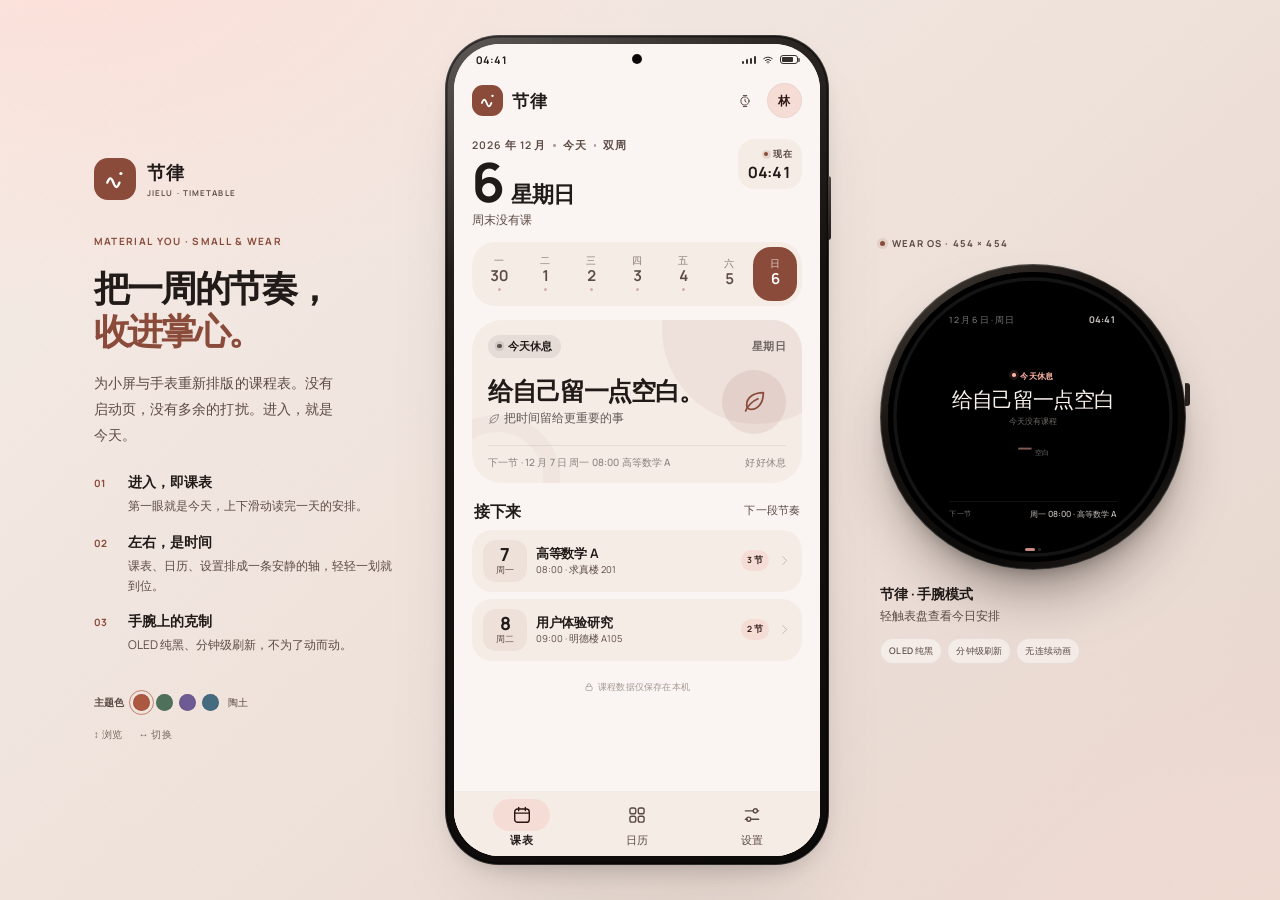
==== index.html @ b823a032 "feat: 开源节律 1.2.0 - 设置页新增「开源在 GitHub」入口与开源信息弹层 - Android 支持用系统浏览器打开外链（JieluNative.openUrl） - 移除 INTER" ====
<!DOCTYPE html>
<html lang="zh-CN" data-theme="light" data-palette="clay">
<head>
  <meta charset="UTF-8" />
  <meta name="viewport" content="width=device-width, initial-scale=1, viewport-fit=cover" />
  <meta name="theme-color" content="#fdfaf7" />
  <meta name="description" content="节律 —— 一款为小屏手机与手表设计的 Material You 课程表。" />
  <link rel="icon" href="data:image/svg+xml,%3Csvg xmlns='http://www.w3.org/2000/svg' viewBox='0 0 64 64'%3E%3Crect width='64' height='64' rx='18' fill='%238A4B3B'/%3E%3Cpath d='M15 40c5-14 10-14 15 0s10 14 19 0' fill='none' stroke='%23fff' stroke-width='5' stroke-linecap='round'/%3E%3Ccircle cx='47' cy='20' r='3.4' fill='%23fff'/%3E%3C/svg%3E" />
  <title>节律 · 课程表</title>
  <script>
    (function () {
      try {
        var raw = localStorage.getItem("jielu.prefs.v1");
        var prefs = raw ? JSON.parse(raw) : {};
        var theme = prefs.theme || "auto";
        var palette = prefs.palette || "clay";
        if (["clay", "moss", "iris", "tide"].indexOf(palette) === -1) palette = "clay";
        var dark = theme === "dark" || (theme === "auto" &&
          window.matchMedia && window.matchMedia("(prefers-color-scheme: dark)").matches);
        document.documentElement.dataset.theme = dark ? "dark" : "light";
        document.documentElement.dataset.palette = palette;
        if (location.search.indexOf("app=1") !== -1) {
          document.documentElement.dataset.native = "1";
        }
      } catch (error) {}
    })();
  </script>
  <link rel="stylesheet" href="assets/tokens.css" />
  <link rel="stylesheet" href="assets/app.css" />
</head>
<body>
  <svg class="icon-sprite" width="0" height="0" aria-hidden="true" focusable="false">
    <defs>
      <symbol id="i-calendar" viewBox="0 0 24 24">
        <rect x="3.25" y="4.75" width="17.5" height="16" rx="3.5"></rect>
        <path d="M8 3v3.5M16 3v3.5M3.25 9.75h17.5"></path>
      </symbol>
      <symbol id="i-grid" viewBox="0 0 24 24">
        <rect x="3.5" y="3.5" width="7" height="7" rx="2.2"></rect>
        <rect x="13.5" y="3.5" width="7" height="7" rx="2.2"></rect>
        <rect x="3.5" y="13.5" width="7" height="7" rx="2.2"></rect>
        <rect x="13.5" y="13.5" width="7" height="7" rx="2.2"></rect>
      </symbol>
      <symbol id="i-sliders" viewBox="0 0 24 24">
        <path d="M4 7h9.5M18.5 7H20M4 17h2.5M11.5 17H20"></path>
        <circle cx="16" cy="7" r="2.5"></circle>
        <circle cx="8" cy="17" r="2.5"></circle>
      </symbol>
      <symbol id="i-watch" viewBox="0 0 24 24">
        <circle cx="12" cy="12" r="7"></circle>
        <path d="M9 2.5h6M9 21.5h6M12 9v3.4l2.1 1.3"></path>
      </symbol>
      <symbol id="i-clock" viewBox="0 0 24 24">
        <circle cx="12" cy="12" r="8.5"></circle>
        <path d="M12 7.5V12l3 2"></path>
      </symbol>
      <symbol id="i-pin" viewBox="0 0 24 24">
        <path d="M12 21s6.3-5.3 6.3-10.2A6.3 6.3 0 0 0 5.7 10.8C5.7 15.7 12 21 12 21Z"></path>
        <circle cx="12" cy="10.7" r="2.2"></circle>
      </symbol>
      <symbol id="i-chevron-right" viewBox="0 0 24 24">
        <path d="m9 5 7 7-7 7"></path>
      </symbol>
      <symbol id="i-chevron-left" viewBox="0 0 24 24">
        <path d="m15 5-7 7 7 7"></path>
      </symbol>
      <symbol id="i-arrow-right" viewBox="0 0 24 24">
        <path d="M5 12h14M13 6l6 6-6 6"></path>
      </symbol>
      <symbol id="i-plus" viewBox="0 0 24 24">
        <path d="M12 5v14M5 12h14"></path>
      </symbol>
      <symbol id="i-edit" viewBox="0 0 24 24">
        <path d="M4 20h4.2L19 9.2a2.1 2.1 0 0 0-3-3L5.2 17.1 4 20Z"></path>
        <path d="m14.8 7.5 2.7 2.7"></path>
      </symbol>
      <symbol id="i-trash" viewBox="0 0 24 24">
        <path d="M4.5 6.5h15M9 6.5V4.8A1.3 1.3 0 0 1 10.3 3.5h3.4A1.3 1.3 0 0 1 15 4.8v1.7"></path>
        <path d="M6.5 6.5 7.4 19a1.6 1.6 0 0 0 1.6 1.5h6a1.6 1.6 0 0 0 1.6-1.5l.9-12.5"></path>
        <path d="M10 10.5v6M14 10.5v6"></path>
      </symbol>
      <symbol id="i-download" viewBox="0 0 24 24">
        <path d="M12 4v10M8 10.5l4 4 4-4"></path>
        <path d="M4.5 17.5v1.2A1.3 1.3 0 0 0 5.8 20h12.4a1.3 1.3 0 0 0 1.3-1.3v-1.2"></path>
      </symbol>
      <symbol id="i-x" viewBox="0 0 24 24">
        <path d="m6 6 12 12M18 6 6 18"></path>
      </symbol>
      <symbol id="i-check" viewBox="0 0 24 24">
        <path d="m4.5 12.5 5 5 10-11"></path>
      </symbol>
      <symbol id="i-leaf" viewBox="0 0 24 24">
        <path d="M20.5 3.5C11 3.5 4.5 8.3 4.5 15.4c0 2.4 1.7 4.1 4.1 4.1 7.1 0 11.9-6.5 11.9-16Z"></path>
        <path d="M3.5 21c2.3-5.6 6.1-9 11.8-11.6"></path>
      </symbol>
      <symbol id="i-user" viewBox="0 0 24 24">
        <circle cx="12" cy="8" r="3.5"></circle>
        <path d="M5 20c.4-3.6 3.1-5.6 7-5.6s6.6 2 7 5.6"></path>
      </symbol>
      <symbol id="i-bell" viewBox="0 0 24 24">
        <path d="M18 8.5a6 6 0 0 0-12 0c0 7-2.5 6.5-2.5 8.5h17c0-2-2.5-1.5-2.5-8.5Z"></path>
        <path d="M10 21h4"></path>
      </symbol>
      <symbol id="i-volume-off" viewBox="0 0 24 24">
        <path d="M11 5 6.5 9H3v6h3.5L11 19V5Z"></path>
        <path d="m16 9.5 4 5M20 9.5l-4 5"></path>
      </symbol>
      <symbol id="i-palette" viewBox="0 0 24 24">
        <path d="M12 3.2a8.8 8.8 0 1 0 0 17.6c1.2 0 2-.8 2-1.9 0-.5-.2-.9-.5-1.3-.2-.3-.3-.6-.3-1 0-.8.7-1.5 1.5-1.5h1.4a5.1 5.1 0 0 0 5.1-5.1c0-3.8-4.1-6.8-9.2-6.8Z"></path>
        <circle cx="7.3" cy="11" r=".9" fill="currentColor" stroke="none"></circle>
        <circle cx="9.4" cy="7.3" r=".9" fill="currentColor" stroke="none"></circle>
        <circle cx="13.7" cy="6.6" r=".9" fill="currentColor" stroke="none"></circle>
        <circle cx="16.7" cy="9.7" r=".9" fill="currentColor" stroke="none"></circle>
      </symbol>
      <symbol id="i-moon" viewBox="0 0 24 24">
        <path d="M20.5 15.2A8.5 8.5 0 0 1 8.8 3.5a8.5 8.5 0 1 0 11.7 11.7Z"></path>
      </symbol>
      <symbol id="i-sun" viewBox="0 0 24 24">
        <circle cx="12" cy="12" r="4.2"></circle>
        <path d="M12 2v2M12 20v2M4.9 4.9l1.4 1.4M17.7 17.7l1.4 1.4M2 12h2M20 12h2M4.9 19.1l1.4-1.4M17.7 6.3l1.4-1.4"></path>
      </symbol>
      <symbol id="i-battery" viewBox="0 0 24 24">
        <rect x="2.75" y="7.5" width="17" height="9" rx="2.5"></rect>
        <path d="M22 10.5v3"></path>
        <path d="M6 10.5h8.5" stroke-width="3"></path>
      </symbol>
      <symbol id="i-book" viewBox="0 0 24 24">
        <path d="M4.5 5.5A2.5 2.5 0 0 1 7 3h12.5v18H7a2.5 2.5 0 0 1-2.5-2.5v-13Z"></path>
        <path d="M4.5 18.5A2.5 2.5 0 0 1 7 16h12.5"></path>
      </symbol>
      <symbol id="i-sparkles" viewBox="0 0 24 24">
        <path d="m12 3 1.6 5.4L19 10l-5.4 1.6L12 17l-1.6-5.4L5 10l5.4-1.6L12 3Z"></path>
        <path d="m19 16 .7 2.3L22 19l-2.3.7L19 22l-.7-2.3L16 19l2.3-.7L19 16Z"></path>
      </symbol>
      <symbol id="i-wifi" viewBox="0 0 24 24">
        <path d="M3.5 9.2a13.1 13.1 0 0 1 17 0M6.6 12.7a8.4 8.4 0 0 1 10.8 0M9.7 16.1a3.7 3.7 0 0 1 4.6 0"></path>
        <circle cx="12" cy="19.3" r=".9" fill="currentColor" stroke="none"></circle>
      </symbol>
      <symbol id="i-lock" viewBox="0 0 24 24">
        <rect x="4.5" y="10.5" width="15" height="10" rx="3"></rect>
        <path d="M8 10.5V7.8a4 4 0 0 1 8 0v2.7"></path>
      </symbol>
      <symbol id="i-heart" viewBox="0 0 24 24">
        <path d="M20.4 5.7a5.1 5.1 0 0 0-7.2 0L12 6.9l-1.2-1.2a5.1 5.1 0 1 0-7.2 7.2L12 21l8.4-8.1a5.1 5.1 0 0 0 0-7.2Z"></path>
      </symbol>
      <symbol id="i-shield" viewBox="0 0 24 24">
        <path d="M12 3 5 6v5.2c0 4.4 2.9 8.3 7 9.8 4.1-1.5 7-5.4 7-9.8V6l-7-3Z"></path>
        <path d="m9 12 2 2 4-4.2"></path>
      </symbol>
      <symbol id="i-external" viewBox="0 0 24 24">
        <path d="M14 4h6v6M20 4l-8 8"></path>
        <path d="M18 14v4.5a1.5 1.5 0 0 1-1.5 1.5h-11A1.5 1.5 0 0 1 4 18.5v-11A1.5 1.5 0 0 1 5.5 6H10"></path>
      </symbol>
      <symbol id="i-github" viewBox="0 0 24 24">
        <path d="M9 19.2c-4.4 1.35-4.4-2.25-6.2-2.7m12.4 5.1v-3.5a3 3 0 0 0-.85-2.35c2.8-.3 5.75-1.4 5.75-6.25a4.9 4.9 0 0 0-1.35-3.4 4.55 4.55 0 0 0-.1-3.35s-1.1-.35-3.55 1.3a12.4 12.4 0 0 0-6.2 0C6.45 1 5.35 1.35 5.35 1.35a4.55 4.55 0 0 0-.1 3.35A4.9 4.9 0 0 0 3.9 8.1c0 4.8 2.95 5.95 5.75 6.25A3 3 0 0 0 8.8 16.7v3.5"></path>
      </symbol>
      <symbol id="i-copy" viewBox="0 0 24 24">
        <rect x="9" y="9" width="11" height="11" rx="2.6"></rect>
        <path d="M15 5.6A1.6 1.6 0 0 0 13.4 4H5.6A1.6 1.6 0 0 0 4 5.6v7.8A1.6 1.6 0 0 0 5.6 15"></path>
      </symbol>
    </defs>
  </svg>

  <main class="stage">
    <aside class="intro" aria-label="设计说明">
      <div class="intro-brand">
        <span class="brand-mark brand-mark--lg" aria-hidden="true">
          <svg viewBox="0 0 24 24">
            <path d="M5.6 14.8c1.9-5.1 3.5-5.1 5.4 0s3.5 5.1 5.4 0" fill="none" stroke="currentColor" stroke-width="2.1" stroke-linecap="round"></path>
            <circle cx="17.7" cy="6.7" r="1.4" fill="currentColor"></circle>
          </svg>
        </span>
        <span class="intro-brand-copy"><b>节律</b><small>JIELU · TIMETABLE</small></span>
      </div>

      <div class="intro-body">
        <p class="intro-kicker">MATERIAL YOU · SMALL & WEAR</p>
        <h1>把一周的节奏，<br /><span>收进掌心。</span></h1>
        <p class="intro-lead">为小屏与手表重新排版的课程表。没有启动页，没有多余的打扰。进入，就是今天。</p>

        <div class="feature-list">
          <div class="feature">
            <span class="feature-index">01</span>
            <div><b>进入，即课表</b><p>第一眼就是今天，上下滑动读完一天的安排。</p></div>
          </div>
          <div class="feature">
            <span class="feature-index">02</span>
            <div><b>左右，是时间</b><p>课表、日历、设置排成一条安静的轴，轻轻一划就到位。</p></div>
          </div>
          <div class="feature">
            <span class="feature-index">03</span>
            <div><b>手腕上的克制</b><p>OLED 纯黑、分钟级刷新，不为了动而动。</p></div>
          </div>
        </div>
      </div>

      <div class="intro-foot">
        <div class="intro-palette">
          <span class="intro-palette-label">主题色</span>
          <div class="intro-swatches" role="group" aria-label="切换主题色">
            <button class="intro-swatch is-active" style="--swatch: #ad5841" data-intro-palette="clay" aria-label="陶土" aria-pressed="true"></button>
            <button class="intro-swatch" style="--swatch: #4f715b" data-intro-palette="moss" aria-label="苔藓" aria-pressed="false"></button>
            <button class="intro-swatch" style="--swatch: #6f5b93" data-intro-palette="iris" aria-label="鸢尾" aria-pressed="false"></button>
            <button class="intro-swatch" style="--swatch: #456b81" data-intro-palette="tide" aria-label="海盐" aria-pressed="false"></button>
          </div>
          <span class="intro-palette-name" id="introPaletteName">陶土</span>
        </div>
        <p class="gesture-hint"><span>↕ 浏览</span><span>↔ 切换</span></p>
      </div>
    </aside>

    <section class="phone-wrap" aria-label="手机端应用预览">
      <div class="phone">
        <div class="screen">
          <div class="device-status" aria-hidden="true">
            <span class="status-clock" data-clock>10:37</span>
            <div class="status-right">
              <span class="signal-bars"><i></i><i></i><i></i><i></i></span>
              <svg class="status-icon" viewBox="0 0 24 24" aria-hidden="true"><use href="#i-wifi"></use></svg>
              <span class="battery-icon"><i></i></span>
            </div>
          </div>
          <span class="camera-hole" aria-hidden="true"></span>

          <div class="app" id="app">
            <header class="app-bar">
              <a class="brand" href="#" id="brandHome" aria-label="回到课表">
                <span class="brand-mark" aria-hidden="true">
                  <svg viewBox="0 0 24 24">
                    <path d="M5.6 14.8c1.9-5.1 3.5-5.1 5.4 0s3.5 5.1 5.4 0" fill="none" stroke="currentColor" stroke-width="2.1" stroke-linecap="round"></path>
                    <circle cx="17.7" cy="6.7" r="1.4" fill="currentColor"></circle>
                  </svg>
                </span>
                <span class="brand-name">节律</span>
              </a>
              <div class="bar-actions">
                <button class="icon-btn" type="button" data-watch-open aria-label="预览手表端">
                  <svg class="icon" viewBox="0 0 24 24" aria-hidden="true"><use href="#i-watch"></use></svg>
                </button>
                <button class="avatar-small" type="button" id="avatarJump" aria-label="打开个人设置">林</button>
              </div>
            </header>

            <div class="pager" id="pager">
              <section class="page page--today" id="page-today" aria-label="今日课表">
                <div class="page-scroll">
                  <header class="day-head">
                    <div class="day-copy">
                      <p class="eyebrow" id="dayEyebrow"></p>
                      <h1 class="day-title">
                        <span class="day-num num" id="dayNum"></span>
                        <span class="day-week" id="dayWeek"></span>
                      </h1>
                      <p class="day-sub" id="daySub"></p>
                    </div>
                    <div class="day-side" id="clockSlot"></div>
                  </header>

                  <nav class="week-strip" id="weekStrip" aria-label="本周日期"></nav>
                  <div id="heroSlot"></div>
                  <div id="todayListSlot"></div>

                  <p class="day-footnote">
                    <svg class="icon" viewBox="0 0 24 24" aria-hidden="true"><use href="#i-lock"></use></svg>
                    课程数据仅保存在本机
                  </p>
                </div>
              </section>

              <section class="page page--calendar" id="page-calendar" aria-label="日历">
                <div class="page-scroll">
                  <header class="page-head">
                    <p class="eyebrow">全月视图</p>
                    <h1>日历</h1>
                    <p>把一整个学期，收进掌心。</p>
                  </header>

                  <section class="month-card" aria-label="月历">
                    <div class="month-head">
                      <h2 class="month-title" id="calMonthLabel"></h2>
                      <div class="month-actions">
                        <button class="text-btn text-btn--small" type="button" id="calTodayBtn">今天</button>
                        <button class="icon-btn icon-btn--small" type="button" id="calPrev" aria-label="上个月">
                          <svg class="icon" viewBox="0 0 24 24" aria-hidden="true"><use href="#i-chevron-left"></use></svg>
                        </button>
                        <button class="icon-btn icon-btn--small" type="button" id="calNext" aria-label="下个月">
                          <svg class="icon" viewBox="0 0 24 24" aria-hidden="true"><use href="#i-chevron-right"></use></svg>
                        </button>
                      </div>
                    </div>
                    <div class="cal-weekdays" aria-hidden="true">
                      <span>一</span><span>二</span><span>三</span><span>四</span><span>五</span><span>六</span><span>日</span>
                    </div>
                    <div class="cal-grid" id="calGrid"></div>
                    <div class="cal-foot">
                      <span id="calStats"></span>
                      <span class="cal-hint">点击日期查看</span>
                    </div>
                  </section>

                  <div class="selected-head">
                    <div class="selected-copy">
                      <h3 id="selectedTitle"></h3>
                      <p id="selectedMeta"></p>
                    </div>
                    <button class="text-btn" type="button" id="openDayBtn">
                      打开课表
                      <svg class="icon" viewBox="0 0 24 24" aria-hidden="true"><use href="#i-arrow-right"></use></svg>
                    </button>
                  </div>
                  <div id="agendaList"></div>
                </div>
              </section>

              <section class="page page--settings" id="page-settings" aria-label="设置">
                <div class="page-scroll">
                  <header class="page-head">
                    <p class="eyebrow">偏好与关于</p>
                    <h1>设置</h1>
                    <p>让节律更像你的节奏。</p>
                  </header>

                  <section class="profile-card" aria-label="个人资料">
                    <span class="profile-avatar">林</span>
                    <div class="profile-copy">
                      <h2>林墨</h2>
                      <p>2026 级 · 视觉传达</p>
                    </div>
                    <span class="week-chip" id="profileWeek">第 11 周</span>
                  </section>

                  <section class="settings-group" aria-labelledby="appearanceLabel">
                    <h2 class="group-label" id="appearanceLabel">外观</h2>
                    <div class="settings-card">
                      <div class="setting-block">
                        <div class="setting-main">
                          <span class="icon-tile"><svg class="icon" viewBox="0 0 24 24" aria-hidden="true"><use href="#i-palette"></use></svg></span>
                          <span class="setting-copy"><b>主题颜色</b><small id="paletteName">陶土 · Material You</small></span>
                        </div>
                        <div class="swatches" id="paletteSwatches" role="group" aria-label="主题颜色"></div>
                      </div>
                      <div class="setting-block">
                        <div class="setting-main">
                          <span class="icon-tile"><svg class="icon" viewBox="0 0 24 24" aria-hidden="true"><use href="#i-moon"></use></svg></span>
                          <span class="setting-copy"><b>深浅模式</b><small>跟随系统，或固定一种</small></span>
                        </div>
                        <div class="segmented" id="themeSegmented" role="group" aria-label="深浅模式">
                          <button type="button" data-theme-mode="auto" aria-pressed="true">跟随系统</button>
                          <button type="button" data-theme-mode="light" aria-pressed="false">浅色</button>
                          <button type="button" data-theme-mode="dark" aria-pressed="false">深色</button>
                        </div>
                      </div>
                    </div>
                  </section>

                  <section class="settings-group" aria-labelledby="timetableLabel">
                    <h2 class="group-label" id="timetableLabel">我的课表</h2>
                    <div class="settings-card">
                      <button class="setting-row setting-row--action" type="button" data-manage-courses>
                        <span class="icon-tile icon-tile--small"><svg class="icon" viewBox="0 0 24 24" aria-hidden="true"><use href="#i-book"></use></svg></span>
                        <span class="setting-copy"><b>课程管理</b><small id="courseCountLabel">17 门课程 · 10 节作息</small></span>
                        <svg class="row-chev" viewBox="0 0 24 24" aria-hidden="true"><use href="#i-chevron-right"></use></svg>
                      </button>
                      <button class="setting-row setting-row--action" type="button" data-edit-periods>
                        <span class="icon-tile icon-tile--small"><svg class="icon" viewBox="0 0 24 24" aria-hidden="true"><use href="#i-clock"></use></svg></span>
                        <span class="setting-copy"><b>作息时间</b><small id="periodSummary">10 节 · 08:00 开始</small></span>
                        <svg class="row-chev" viewBox="0 0 24 24" aria-hidden="true"><use href="#i-chevron-right"></use></svg>
                      </button>
                      <button class="setting-row setting-row--action" type="button" data-edit-term>
                        <span class="icon-tile icon-tile--small"><svg class="icon" viewBox="0 0 24 24" aria-hidden="true"><use href="#i-calendar"></use></svg></span>
                        <span class="setting-copy"><b>学期设置</b><small id="termSummary">2026-08-31 · 18 周</small></span>
                        <svg class="row-chev" viewBox="0 0 24 24" aria-hidden="true"><use href="#i-chevron-right"></use></svg>
                      </button>
                      <button class="setting-row setting-row--action" type="button" data-data-tools>
                        <span class="icon-tile icon-tile--small"><svg class="icon" viewBox="0 0 24 24" aria-hidden="true"><use href="#i-download"></use></svg></span>
                        <span class="setting-copy"><b>备份与恢复</b><small>导入 / 导出课表数据</small></span>
                        <svg class="row-chev" viewBox="0 0 24 24" aria-hidden="true"><use href="#i-chevron-right"></use></svg>
                      </button>
                    </div>
                  </section>

                  <section class="settings-group" aria-labelledby="courseLabel">
                    <h2 class="group-label" id="courseLabel">课程与提醒</h2>
                    <div class="settings-card">
                      <div class="setting-row">
                        <span class="icon-tile icon-tile--small"><svg class="icon" viewBox="0 0 24 24" aria-hidden="true"><use href="#i-bell"></use></svg></span>
                        <span class="setting-copy"><b>课前提醒</b><small>提前 10 分钟</small></span>
                        <button class="switch" type="button" role="switch" aria-checked="true" data-pref="classReminder" aria-label="课前提醒"></button>
                      </div>
                      <div class="setting-row">
                        <span class="icon-tile icon-tile--small"><svg class="icon" viewBox="0 0 24 24" aria-hidden="true"><use href="#i-volume-off"></use></svg></span>
                        <span class="setting-copy"><b>上课自动静音</b><small>进入教学楼后静音</small></span>
                        <button class="switch" type="button" role="switch" aria-checked="false" data-pref="silentCampus" aria-label="上课自动静音"></button>
                      </div>
                      <div class="setting-row">
                        <span class="icon-tile icon-tile--small"><svg class="icon" viewBox="0 0 24 24" aria-hidden="true"><use href="#i-sun"></use></svg></span>
                        <span class="setting-copy"><b>每日概览</b><small>每天 08:00 轻提醒</small></span>
                        <button class="switch" type="button" role="switch" aria-checked="true" data-pref="dailyBrief" aria-label="每日概览"></button>
                      </div>
                    </div>
                  </section>

                  <section class="settings-group" aria-labelledby="watchLabel">
                    <h2 class="group-label" id="watchLabel">手表</h2>
                    <div class="watch-feature">
                      <div class="watch-feature-head">
                        <span class="on-dark-kicker">WEAR OS</span>
                        <span class="watch-connected"><i></i>已连接</span>
                      </div>
                      <div class="watch-feature-main">
                        <div class="mini-watch" aria-hidden="true">
                          <span class="mini-watch-ring" id="miniWatchRing"></span>
                          <span class="mini-time num" data-clock>10:37</span>
                          <span class="mini-label">现在</span>
                        </div>
                        <div class="watch-copy">
                          <h3>节律 for Wear OS</h3>
                          <p>Pixel Watch 3 · 82% 电量</p>
                          <span class="watch-powertag">纯黑表盘 · 分钟级刷新</span>
                        </div>
                      </div>
                      <div class="watch-feature-foot">
                        <span class="watch-feature-note">没有常驻动画，抬手才看见。</span>
                        <button class="btn-on-dark" type="button" data-watch-open>
                          预览
                          <svg class="icon" viewBox="0 0 24 24" aria-hidden="true"><use href="#i-arrow-right"></use></svg>
                        </button>
                      </div>
                    </div>
                    <div class="settings-card settings-card--under-watch">
                      <div class="setting-row">
                        <span class="icon-tile icon-tile--small"><svg class="icon" viewBox="0 0 24 24" aria-hidden="true"><use href="#i-battery"></use></svg></span>
                        <span class="setting-copy"><b>手腕省电</b><small>黑色像素不发光，无连续动画</small></span>
                        <span class="locked-chip">始终开启</span>
                      </div>
                    </div>
                  </section>

                  <section class="settings-group" aria-labelledby="aboutLabel">
                    <h2 class="group-label" id="aboutLabel">关于</h2>

                    <div class="about-app">
                      <span class="app-logo-lg" aria-hidden="true">
                        <svg viewBox="0 0 24 24">
                          <path d="M5.6 14.8c1.9-5.1 3.5-5.1 5.4 0s3.5 5.1 5.4 0" fill="none" stroke="currentColor" stroke-width="2.1" stroke-linecap="round"></path>
                          <circle cx="17.7" cy="6.7" r="1.4" fill="currentColor"></circle>
                        </svg>
                      </span>
                      <div class="about-app-copy">
                        <div class="about-title-row"><h3>节律</h3><span class="version">1.2.0</span></div>
                        <p>为小屏和手表而生的课程表。进入即课表，少一点翻找，多一点从容。</p>
                      </div>
                    </div>

                    <div class="maker-card">
                      <div class="maker-avatar" aria-hidden="true">
                        <span>WB</span>
                        <svg class="maker-spark" viewBox="0 0 24 24"><use href="#i-sparkles"></use></svg>
                      </div>
                      <div class="maker-copy">
                        <p class="maker-kicker">设计与开发</p>
                        <h3>WorkBuddy</h3>
                        <p>一个喜欢 Material You 与可穿戴体验的 AI 设计搭档。相信好的工具不必喧哗：它应该在小屏上少占一点空间，在手腕上少耗一点电，在你需要时刚好出现。</p>
                        <button class="maker-link" type="button" data-open-notes>
                          读设计手记
                          <svg class="icon" viewBox="0 0 24 24" aria-hidden="true"><use href="#i-arrow-right"></use></svg>
                        </button>
                      </div>
                    </div>

                    <div class="oss-card">
                      <button class="oss-head" type="button" data-open-source>
                        <span class="oss-mark" aria-hidden="true">
                          <svg class="icon" viewBox="0 0 24 24"><use href="#i-github"></use></svg>
                        </span>
                        <span class="oss-copy">
                          <b>开源在 GitHub</b>
                          <small>shyoka/jielu · MIT License</small>
                        </span>
                        <span class="oss-go" aria-hidden="true">
                          <svg class="icon" viewBox="0 0 24 24"><use href="#i-arrow-right"></use></svg>
                        </span>
                      </button>
                      <div class="oss-foot">
                        <span>MIT · 可自由修改与分发</span>
                        <button class="oss-star" type="button" data-open-source>
                          去仓库看看
                          <svg class="icon" viewBox="0 0 24 24" aria-hidden="true"><use href="#i-arrow-right"></use></svg>
                        </button>
                      </div>
                    </div>

                    <div class="about-links">
                      <button type="button" data-info="privacy"><svg class="icon" viewBox="0 0 24 24" aria-hidden="true"><use href="#i-shield"></use></svg>隐私说明</button>
                      <button type="button" data-info="license"><svg class="icon" viewBox="0 0 24 24" aria-hidden="true"><use href="#i-book"></use></svg>开源信息</button>
                      <button type="button" data-info="feedback"><svg class="icon" viewBox="0 0 24 24" aria-hidden="true"><use href="#i-heart"></use></svg>意见反馈</button>
                    </div>
                  </section>

                  <p class="settings-footer">
                    <svg class="icon" viewBox="0 0 24 24" aria-hidden="true"><use href="#i-lock"></use></svg>
                    节律 1.2.0 · 数据仅存储在此设备
                  </p>
                </div>
              </section>
            </div>

            <nav class="bottom-nav" id="bottomNav" aria-label="主要导航">
              <button class="nav-item is-active" type="button" data-page-target="0" aria-current="page">
                <span class="nav-indicator"><svg class="icon" viewBox="0 0 24 24" aria-hidden="true"><use href="#i-calendar"></use></svg></span>
                <span class="nav-label">课表</span>
              </button>
              <button class="nav-item" type="button" data-page-target="1">
                <span class="nav-indicator"><svg class="icon" viewBox="0 0 24 24" aria-hidden="true"><use href="#i-grid"></use></svg></span>
                <span class="nav-label">日历</span>
              </button>
              <button class="nav-item" type="button" data-page-target="2">
                <span class="nav-indicator"><svg class="icon" viewBox="0 0 24 24" aria-hidden="true"><use href="#i-sliders"></use></svg></span>
                <span class="nav-label">设置</span>
              </button>
            </nav>

            <div class="snackbar" id="snackbar" role="status" aria-live="polite"></div>
            <div class="sheet-scrim" id="sheetScrim" aria-hidden="true"></div>
            <section class="bottom-sheet" id="bottomSheet" role="dialog" aria-modal="true" aria-hidden="true" aria-labelledby="sheetTitle">
              <div class="sheet-grabber" aria-hidden="true"></div>
              <div class="sheet-body" id="sheetBody"></div>
            </section>
          </div>
        </div>
      </div>
    </section>

    <aside class="watch-aside" aria-label="手表端预览">
      <div class="aside-label"><span class="aside-dot"></span>WEAR OS · 454 × 454</div>
      <div class="watch-shell">
        <iframe src="watch.html" title="节律手表端界面" loading="lazy"></iframe>
      </div>
      <div class="watch-aside-copy">
        <strong>节律 · 手腕模式</strong>
        <p>轻触表盘查看今日安排</p>
      </div>
      <div class="watch-tags">
        <span>OLED 纯黑</span><span>分钟级刷新</span><span>无连续动画</span>
      </div>
    </aside>
  </main>

  <dialog class="watch-dialog" id="watchDialog" aria-labelledby="watchDialogTitle">
    <div class="watch-dialog-panel">
      <div class="watch-dialog-head">
        <div>
          <p class="eyebrow">Wear OS · 454 × 454</p>
          <h2 id="watchDialogTitle">手腕上的节律</h2>
        </div>
        <button class="icon-btn" type="button" data-watch-close aria-label="关闭手表预览">
          <svg class="icon" viewBox="0 0 24 24" aria-hidden="true"><use href="#i-x"></use></svg>
        </button>
      </div>
      <div class="watch-frame">
        <iframe data-src="watch.html" title="节律手表端界面"></iframe>
      </div>
      <p class="watch-dialog-hint">轻触表盘，在「此刻」与「今日」之间切换。</p>
      <div class="watch-dialog-actions">
        <a class="btn-pill btn-pill--tonal" href="watch.html" target="_blank" rel="noopener">
          单独打开
          <svg class="icon" viewBox="0 0 24 24" aria-hidden="true"><use href="#i-external"></use></svg>
        </a>
        <button class="btn-pill btn-pill--primary" type="button" data-watch-close>完成</button>
      </div>
    </div>
  </dialog>

  <script src="assets/schedule.js"></script>
  <script src="assets/app.js"></script>
</body>
</html>
---- assets/tokens.css ----
@font-face {
  font-family: "Manrope";
  src: url("./fonts/manrope-latin.woff2") format("woff2");
  font-weight: 400 800;
  font-style: normal;
  font-display: swap;
  unicode-range: U+0000-00FF, U+0131, U+0152-0153, U+02BB-02BC, U+02C6, U+02DA,
    U+02DC, U+2000-206F, U+2074, U+20AC, U+2122, U+2191, U+2193, U+2212,
    U+2215, U+FEFF, U+FFFD;
}

:root {
  --font-sans: "Manrope", "Noto Sans SC", "Noto Sans CJK SC", "PingFang SC",
    "HarmonyOS Sans SC", "Microsoft YaHei", sans-serif;
  --ease-out: cubic-bezier(0.2, 0.75, 0.2, 1);
  --ease-spring: cubic-bezier(0.18, 0.89, 0.32, 1.08);

  --primary: #8a4b3b;
  --on-primary: #ffffff;
  --primary-container: #ffdad2;
  --on-primary-container: #3b0a00;
  --secondary: #6f5a52;
  --on-secondary: #ffffff;
  --secondary-container: #f5ddd5;
  --on-secondary-container: #2a1510;
  --tertiary: #6c5c2e;
  --tertiary-container: #f6e2a9;
  --on-tertiary-container: #221a00;

  --on-surface: #201a18;
  --on-surface-variant: #5c4a44;
  --outline: #8b7670;
  --outline-variant: color-mix(in srgb, var(--primary) 18%, #ddd2cb);
  --inverse-surface: #342c29;
  --inverse-on-surface: #f8eee9;
  --danger: #ba1a1a;

  --surface: color-mix(in oklab, var(--primary) 2.5%, #fdfaf7);
  --surface-container-lowest: #ffffff;
  --surface-container-low: color-mix(in oklab, var(--primary) 4.5%, #faf4ef);
  --surface-container: color-mix(in oklab, var(--primary) 7%, #f5ede7);
  --surface-container-high: color-mix(in oklab, var(--primary) 10%, #efe5de);
  --surface-container-highest: color-mix(in oklab, var(--primary) 13%, #e9dfd8);
  --surface-dim: color-mix(in oklab, var(--primary) 8%, #e2d6ce);

  --shadow-color: rgba(40, 22, 14, 0.16);
  --glass: color-mix(in srgb, var(--surface) 84%, transparent);

  --course-clay: #ad5841;
  --course-sage: #56745b;
  --course-sky: #477087;
  --course-iris: #6e5b93;
  --course-amber: #95702e;
  --course-rose: #a15968;

  color-scheme: light;
}

[data-palette="moss"] {
  --primary: #3f6450;
  --on-primary: #ffffff;
  --primary-container: #c1ebd6;
  --on-primary-container: #002114;
  --secondary: #52655b;
  --on-secondary: #ffffff;
  --secondary-container: #d7e9df;
  --on-secondary-container: #0f1f17;
  --tertiary: #6c5d2e;
  --tertiary-container: #f3e1a8;
  --on-tertiary-container: #221a00;
}

[data-palette="iris"] {
  --primary: #5d4c80;
  --on-primary: #ffffff;
  --primary-container: #e9ddff;
  --on-primary-container: #1b0a36;
  --secondary: #655a70;
  --on-secondary: #ffffff;
  --secondary-container: #ebdff1;
  --on-secondary-container: #1e1725;
  --tertiary: #795735;
  --tertiary-container: #ffdcb8;
  --on-tertiary-container: #2a1600;
}

[data-palette="tide"] {
  --primary: #3b6076;
  --on-primary: #ffffff;
  --primary-container: #c7e7fa;
  --on-primary-container: #001e2c;
  --secondary: #50626c;
  --on-secondary: #ffffff;
  --secondary-container: #d3e5f0;
  --on-secondary-container: #0b1d26;
  --tertiary: #615b2f;
  --tertiary-container: #e9e2aa;
  --on-tertiary-container: #1d1c00;
}

[data-theme="dark"] {
  --on-surface: #f2e9e4;
  --on-surface-variant: #d3c3bc;
  --outline: #a08b83;
  --outline-variant: color-mix(in srgb, var(--primary) 20%, #4b403b);
  --inverse-surface: #f2e9e4;
  --inverse-on-surface: #2d2522;
  --danger: #ffb4ab;

  --surface: color-mix(in oklab, var(--primary) 3%, #151110);
  --surface-container-lowest: #0e0c0b;
  --surface-container-low: color-mix(in oklab, var(--primary) 5%, #1b1715);
  --surface-container: color-mix(in oklab, var(--primary) 8%, #211c1a);
  --surface-container-high: color-mix(in oklab, var(--primary) 11%, #2a2421);
  --surface-container-highest: color-mix(in oklab, var(--primary) 14%, #332c29);
  --surface-dim: color-mix(in oklab, var(--primary) 5%, #0f0c0b);

  --shadow-color: rgba(0, 0, 0, 0.48);
  --glass: color-mix(in srgb, var(--surface) 82%, transparent);

  --course-clay: #ffb4a4;
  --course-sage: #a9d5b3;
  --course-sky: #9fcfe8;
  --course-iris: #cfbdf8;
  --course-amber: #ebc77e;
  --course-rose: #f1b7c2;

  color-scheme: dark;
}

[data-theme="dark"][data-palette="clay"] {
  --primary: #ffb4a4;
  --on-primary: #552014;
  --primary-container: #703528;
  --on-primary-container: #ffdad2;
  --secondary: #e4beb4;
  --on-secondary: #402a23;
  --secondary-container: #594139;
  --on-secondary-container: #ffdad2;
  --tertiary: #dfc98f;
  --on-tertiary: #392f00;
  --tertiary-container: #52461a;
  --on-tertiary-container: #fce7aa;
}

[data-theme="dark"][data-palette="moss"] {
  --primary: #a6d2b8;
  --on-primary: #0b3724;
  --primary-container: #264f3c;
  --on-primary-container: #c2ecd7;
  --secondary: #b8cdc0;
  --on-secondary: #23342a;
  --secondary-container: #394b40;
  --on-secondary-container: #d4e9df;
  --tertiary: #d8c78d;
  --on-tertiary: #383000;
  --tertiary-container: #4f451d;
  --on-tertiary-container: #f4e2a4;
}

[data-theme="dark"][data-palette="iris"] {
  --primary: #cfbef9;
  --on-primary: #2e1d4b;
  --primary-container: #453463;
  --on-primary-container: #e9ddff;
  --secondary: #cdc1d9;
  --on-secondary: #332d3a;
  --secondary-container: #4a4453;
  --on-secondary-container: #ebdff1;
  --tertiary: #e7c28c;
  --on-tertiary: #432b00;
  --tertiary-container: #604a23;
  --on-tertiary-container: #ffdcb8;
}

[data-theme="dark"][data-palette="tide"] {
  --primary: #a1cee5;
  --on-primary: #053346;
  --primary-container: #234c5f;
  --on-primary-container: #c7e7fa;
  --secondary: #b8c9d3;
  --on-secondary: #22333b;
  --secondary-container: #384a53;
  --on-secondary-container: #d3e5f0;
  --tertiary: #cdc990;
  --on-tertiary: #323100;
  --tertiary-container: #4a481e;
  --on-tertiary-container: #e9e2aa;
}

.c-clay {
  --course: var(--course-clay);
}
.c-sage {
  --course: var(--course-sage);
}
.c-sky {
  --course: var(--course-sky);
}
.c-iris {
  --course: var(--course-iris);
}
.c-amber {
  --course: var(--course-amber);
}
.c-rose {
  --course: var(--course-rose);
}

@media (prefers-reduced-motion: reduce) {
  *,
  *::before,
  *::after {
    animation-duration: 0.01ms !important;
    animation-iteration-count: 1 !important;
    scroll-behavior: auto !important;
    transition-duration: 0.01ms !important;
  }
}
---- assets/app.css ----
/* 节律 · 手机端与设计舞台 */
*,
*::before,
*::after {
  box-sizing: border-box;
}

html,
body {
  height: 100%;
}

body {
  margin: 0;
  overflow: hidden;
  background: var(--surface-container);
  color: var(--on-surface);
  font-family: var(--font-sans);
  -webkit-font-smoothing: antialiased;
  -moz-osx-font-smoothing: grayscale;
  text-rendering: optimizeLegibility;
}

button,
input,
textarea {
  font: inherit;
  color: inherit;
}

button {
  border: 0;
  padding: 0;
  background: none;
  cursor: pointer;
  -webkit-tap-highlight-color: transparent;
}

a {
  color: inherit;
  text-decoration: none;
}

p,
h1,
h2,
h3,
h4 {
  margin: 0;
}

::selection {
  background: var(--primary-container);
  color: var(--on-primary-container);
}

:focus-visible {
  outline: 2px solid var(--primary);
  outline-offset: 2px;
}

.icon-sprite {
  position: absolute;
  width: 0;
  height: 0;
  overflow: hidden;
  pointer-events: none;
}

.icon {
  display: block;
  width: 22px;
  height: 22px;
  fill: none;
  stroke: currentColor;
  stroke-width: 1.7;
  stroke-linecap: round;
  stroke-linejoin: round;
  flex: none;
}

.num {
  font-variant-numeric: tabular-nums;
  font-feature-settings: "tnum" 1;
}

/* ---------- 展示舞台 ---------- */

.stage {
  position: relative;
  display: flex;
  align-items: center;
  justify-content: center;
  gap: clamp(22px, 3.4vw, 48px);
  min-height: 100vh;
  min-height: 100dvh;
  padding: 24px;
  isolation: isolate;
}

/* 桌面展示舞台固定为一屏高，内容由 JS 等比缩放，避免手机被窗口裁切 */
@media (min-width: 760px) {
  .stage {
    height: 100vh;
    height: 100dvh;
    min-height: 0;
    overflow: hidden;
  }

  .intro {
    max-height: 100%;
  }
}

.stage::before {
  content: "";
  position: fixed;
  inset: 0;
  z-index: -2;
  background:
    radial-gradient(1000px 680px at 4% -12%, color-mix(in oklab, var(--primary-container) 78%, transparent), transparent 64%),
    radial-gradient(860px 620px at 102% 108%, color-mix(in oklab, var(--secondary-container) 76%, transparent), transparent 66%),
    linear-gradient(138deg, var(--surface-container-low) 0%, var(--surface-container) 54%, var(--surface-container-high) 100%);
}

.stage::after {
  content: "";
  position: fixed;
  inset: 0;
  z-index: -1;
  pointer-events: none;
  opacity: 0.35;
  background-image: radial-gradient(color-mix(in srgb, var(--outline) 20%, transparent) 0.65px, transparent 0.65px);
  background-size: 19px 19px;
}

.intro {
  display: none;
  flex: 0 0 300px;
  flex-direction: column;
  gap: 34px;
  min-width: 0;
}

.intro-brand {
  display: flex;
  align-items: center;
  gap: 11px;
}

.brand-mark {
  position: relative;
  display: grid;
  place-items: center;
  width: 31px;
  height: 31px;
  border-radius: 11px;
  background: var(--primary);
  color: var(--on-primary);
  flex: none;
}

.brand-mark svg {
  width: 21px;
  height: 21px;
}

.brand-mark--lg {
  width: 42px;
  height: 42px;
  border-radius: 14px;
}

.brand-mark--lg svg {
  width: 27px;
  height: 27px;
}

.intro-brand-copy {
  display: flex;
  flex-direction: column;
  gap: 2px;
}

.intro-brand-copy b {
  font-size: 18px;
  font-weight: 720;
  letter-spacing: 0.04em;
}

.intro-brand-copy small {
  font-size: 8px;
  font-weight: 650;
  letter-spacing: 0.14em;
  color: var(--on-surface-variant);
}

.intro-body {
  display: flex;
  flex-direction: column;
  gap: 18px;
}

.intro-kicker {
  margin: 0;
  font-family: "Manrope", sans-serif;
  font-size: 10px;
  font-weight: 700;
  letter-spacing: 0.13em;
  color: var(--primary);
}

.intro h1 {
  margin: 0;
  font-size: clamp(35px, 2.85vw, 44px);
  font-weight: 660;
  line-height: 1.17;
  letter-spacing: -0.065em;
}

.intro h1 span {
  color: var(--primary);
}

.intro-lead {
  margin: 0;
  max-width: 28ch;
  color: var(--on-surface-variant);
  font-size: 14px;
  line-height: 1.85;
  letter-spacing: 0.005em;
}

.feature-list {
  display: flex;
  flex-direction: column;
  gap: 16px;
  margin-top: 8px;
}

.feature {
  display: grid;
  grid-template-columns: 24px 1fr;
  gap: 10px;
  align-items: start;
}

.feature-index {
  font-family: "Manrope", sans-serif;
  font-size: 10px;
  font-weight: 700;
  color: var(--primary);
  padding-top: 3px;
  letter-spacing: 0.02em;
}

.feature b {
  display: block;
  font-size: 13.5px;
  font-weight: 660;
  line-height: 1.4;
}

.feature p {
  margin-top: 4px;
  font-size: 12px;
  line-height: 1.7;
  color: var(--on-surface-variant);
}

.intro-foot {
  display: flex;
  flex-direction: column;
  gap: 16px;
  padding-top: 4px;
}

.intro-palette {
  display: flex;
  align-items: center;
  gap: 9px;
}

.intro-palette-label {
  font-size: 10px;
  font-weight: 600;
  color: var(--on-surface-variant);
}

.intro-swatches {
  display: flex;
  gap: 6px;
}

.intro-swatch {
  position: relative;
  width: 17px;
  height: 17px;
  border-radius: 50%;
  background: var(--swatch);
  box-shadow: inset 0 0 0 1px rgba(0, 0, 0, 0.08);
  transition: transform 0.2s var(--ease-out);
}

.intro-swatch:hover {
  transform: scale(1.12);
}

.intro-swatch.is-active::after {
  content: "";
  position: absolute;
  inset: -4px;
  border-radius: 50%;
  border: 1.5px solid var(--swatch);
  opacity: 0.7;
}

.intro-palette-name {
  font-size: 10px;
  color: var(--on-surface-variant);
}

.gesture-hint {
  display: flex;
  gap: 16px;
  margin: 0;
  font-size: 10px;
  letter-spacing: 0.04em;
  color: var(--on-surface-variant);
  opacity: 0.8;
}

.phone-wrap {
  flex: none;
  display: flex;
  align-items: flex-start;
  justify-content: flex-start;
}

.phone {
  position: relative;
  flex: 0 0 auto;
  width: 384px;
  min-width: 0;
  height: 830px;
  transform-origin: top left;
  padding: 9px;
  border-radius: 54px;
  background:
    linear-gradient(145deg, rgba(255, 255, 255, 0.2), transparent 22%),
    linear-gradient(160deg, #37312d 0%, #161210 38%, #0d0b0a 100%);
  box-shadow:
    inset 0 0 0 1px rgba(255, 255, 255, 0.16),
    inset 0 0 0 2.5px rgba(0, 0, 0, 0.5),
    0 44px 90px -36px var(--shadow-color),
    0 12px 32px -18px rgba(20, 10, 5, 0.36);
}

.phone::after {
  content: "";
  position: absolute;
  top: 17%;
  right: -2px;
  width: 3px;
  height: 64px;
  border-radius: 0 3px 3px 0;
  background: linear-gradient(180deg, #4b433e, #211d1a);
}

.screen {
  position: relative;
  display: flex;
  flex-direction: column;
  width: 100%;
  height: 100%;
  overflow: hidden;
  border-radius: 46px;
  background: var(--surface);
}

.screen::after {
  content: "";
  position: absolute;
  inset: 0;
  z-index: 20;
  pointer-events: none;
  border-radius: inherit;
  box-shadow: inset 0 0 0 1px rgba(255, 255, 255, 0.04);
}

.device-status {
  position: relative;
  z-index: 4;
  flex: none;
  display: flex;
  align-items: center;
  justify-content: space-between;
  height: 31px;
  padding: 0 22px;
  background: var(--surface);
  color: var(--on-surface);
  font-family: "Manrope", sans-serif;
  font-size: 10.5px;
  font-weight: 700;
  letter-spacing: 0.01em;
}

.status-clock {
  font-variant-numeric: tabular-nums;
}

.status-right {
  display: flex;
  align-items: center;
  gap: 6px;
  opacity: 0.9;
}

.status-icon {
  width: 12px;
  height: 12px;
  fill: none;
  stroke: currentColor;
  stroke-width: 2;
  stroke-linecap: round;
}

.signal-bars {
  display: flex;
  align-items: flex-end;
  gap: 1.5px;
  height: 8px;
}

.signal-bars i {
  width: 2.5px;
  border-radius: 1px;
  background: currentColor;
}

.signal-bars i:nth-child(1) {
  height: 3px;
}
.signal-bars i:nth-child(2) {
  height: 4.5px;
}
.signal-bars i:nth-child(3) {
  height: 6px;
}
.signal-bars i:nth-child(4) {
  height: 7.5px;
}

.battery-icon {
  position: relative;
  width: 18px;
  height: 9.5px;
  padding: 1.4px;
  border: 1px solid currentColor;
  border-radius: 3px;
}

.battery-icon::after {
  content: "";
  position: absolute;
  top: 2.5px;
  right: -3.2px;
  width: 2px;
  height: 3.6px;
  border-radius: 0 1px 1px 0;
  background: currentColor;
  opacity: 0.7;
}

.battery-icon i {
  display: block;
  width: 78%;
  height: 100%;
  border-radius: 1px;
  background: currentColor;
}

.camera-hole {
  position: absolute;
  top: 10px;
  left: 50%;
  z-index: 6;
  width: 10px;
  height: 10px;
  border-radius: 50%;
  background: #090807;
  box-shadow: inset 0 0 0 1px rgba(255, 255, 255, 0.06);
  transform: translateX(-50%);
}

.watch-aside {
  display: none;
  flex: 0 0 auto;
  width: clamp(224px, 24vw, 306px);
  flex-direction: column;
  gap: 14px;
}

.aside-label {
  display: flex;
  align-items: center;
  gap: 7px;
  font-family: "Manrope", sans-serif;
  font-size: 9.5px;
  font-weight: 700;
  letter-spacing: 0.12em;
  color: var(--on-surface-variant);
}

.aside-dot {
  width: 5px;
  height: 5px;
  border-radius: 50%;
  background: var(--primary);
  box-shadow: 0 0 0 3px color-mix(in srgb, var(--primary) 12%, transparent);
}

.watch-shell {
  position: relative;
  width: 100%;
  aspect-ratio: 1;
  padding: 8px;
  border-radius: 50%;
  background: linear-gradient(145deg, #4b433d 0%, #171310 34%, #0b0a09 72%, #2b2521 100%);
  box-shadow:
    inset 0 0 0 1px rgba(255, 255, 255, 0.2),
    0 34px 64px -28px rgba(20, 10, 5, 0.65),
    0 8px 24px -14px rgba(20, 10, 5, 0.4);
}

.watch-shell::after {
  content: "";
  position: absolute;
  top: 39%;
  right: -4px;
  width: 5px;
  height: 23px;
  border-radius: 0 3px 3px 0;
  background: #26211d;
  box-shadow: inset 0 1px 0 rgba(255, 255, 255, 0.12);
}

.watch-shell iframe {
  display: block;
  width: 100%;
  height: 100%;
  border: 0;
  border-radius: 50%;
  background: #000;
}

.watch-aside-copy strong {
  display: block;
  font-size: 14px;
  font-weight: 660;
  letter-spacing: -0.01em;
}

.watch-aside-copy p {
  margin-top: 4px;
  font-size: 11.5px;
  color: var(--on-surface-variant);
}

.watch-tags {
  display: flex;
  flex-wrap: wrap;
  gap: 5px;
}

.watch-tags span {
  padding: 5px 8px;
  border-radius: 999px;
  background: color-mix(in srgb, var(--surface) 62%, transparent);
  border: 1px solid color-mix(in srgb, var(--outline) 12%, transparent);
  color: var(--on-surface-variant);
  font-size: 9px;
  font-weight: 550;
  letter-spacing: 0.02em;
  backdrop-filter: blur(4px);
}

/* ---------- App 外壳 ---------- */

.app {
  position: relative;
  display: flex;
  flex: 1;
  flex-direction: column;
  min-width: 0;
  min-height: 0;
  overflow: hidden;
  background: var(--surface);
}

.app-bar {
  flex: none;
  display: flex;
  align-items: center;
  justify-content: space-between;
  padding: 8px 18px 4px;
}

.brand {
  display: flex;
  align-items: center;
  gap: 9px;
  border-radius: 14px;
}

.brand:active {
  opacity: 0.82;
}

.brand-name {
  font-size: 16.5px;
  font-weight: 720;
  letter-spacing: 0.04em;
}

.bar-actions {
  display: flex;
  align-items: center;
  gap: 5px;
}

.icon-btn {
  display: grid;
  place-items: center;
  width: 39px;
  height: 39px;
  border-radius: 50%;
  color: var(--on-surface-variant);
  transition: background 0.2s var(--ease-out), color 0.2s var(--ease-out);
}

.icon-btn .icon {
  width: 21px;
  height: 21px;
}

.icon-btn:hover {
  background: var(--surface-container-high);
  color: var(--on-surface);
}

.icon-btn:active {
  background: var(--surface-container-highest);
}

.icon-btn--small {
  width: 31px;
  height: 31px;
}

.icon-btn--small .icon {
  width: 17px;
  height: 17px;
}

.avatar-small {
  display: grid;
  place-items: center;
  width: 35px;
  height: 35px;
  margin-left: 2px;
  border-radius: 50%;
  background: var(--secondary-container);
  color: var(--on-secondary-container);
  font-size: 12px;
  font-weight: 700;
  letter-spacing: 0.02em;
  box-shadow: inset 0 0 0 1px color-mix(in srgb, var(--outline) 8%, transparent);
}

.pager {
  display: flex;
  flex: 1;
  min-width: 0;
  min-height: 0;
  overflow-x: auto;
  overflow-y: hidden;
  scroll-snap-type: x mandatory;
  scrollbar-width: none;
  overscroll-behavior-x: contain;
  -webkit-overflow-scrolling: touch;
}

.pager::-webkit-scrollbar {
  display: none;
}

.page {
  position: relative;
  flex: 0 0 100%;
  width: 100%;
  min-width: 0;
  height: 100%;
  overflow-x: hidden;
  overflow-y: auto;
  scroll-snap-align: start;
  scroll-snap-stop: always;
  scrollbar-width: none;
  overscroll-behavior-y: contain;
  -webkit-overflow-scrolling: touch;
}

.page::-webkit-scrollbar {
  display: none;
}

.page-scroll {
  min-height: 100%;
  padding: 9px 18px 26px;
}

.bottom-nav {
  flex: none;
  display: grid;
  grid-template-columns: repeat(3, 1fr);
  padding: 7px 10px 9px;
  background: var(--surface-container-low);
  box-shadow: 0 -1px 0 color-mix(in srgb, var(--outline) 8%, transparent);
}

.nav-item {
  display: flex;
  flex-direction: column;
  align-items: center;
  gap: 3px;
  min-width: 0;
  color: var(--on-surface-variant);
}

.nav-indicator {
  display: grid;
  place-items: center;
  width: 57px;
  height: 32px;
  border-radius: 999px;
  transition: background 0.24s var(--ease-out), color 0.24s var(--ease-out);
}

.nav-indicator .icon {
  width: 20px;
  height: 20px;
}

.nav-label {
  font-size: 10.5px;
  font-weight: 520;
  line-height: 1.2;
  letter-spacing: 0.03em;
  transition: color 0.2s var(--ease-out);
}

.nav-item.is-active .nav-indicator {
  background: var(--secondary-container);
  color: var(--on-secondary-container);
}

.nav-item.is-active .nav-label {
  color: var(--on-surface);
  font-weight: 700;
}

.nav-item:active .nav-indicator {
  background: var(--surface-container-highest);
}

/* ---------- 通用文字与按钮 ---------- */

.eyebrow {
  display: flex;
  align-items: center;
  gap: 7px;
  margin: 0;
  color: var(--on-surface-variant);
  font-size: 10.5px;
  font-weight: 620;
  line-height: 1.2;
  letter-spacing: 0.09em;
  text-transform: uppercase;
}

.eyebrow .sep {
  width: 2.5px;
  height: 2.5px;
  border-radius: 50%;
  background: var(--outline);
  opacity: 0.7;
}

.page-head {
  padding: 8px 2px 17px;
}

.page-head h1 {
  margin-top: 5px;
  font-size: 34px;
  font-weight: 660;
  line-height: 1.1;
  letter-spacing: -0.055em;
}

.page-head > p:last-child {
  margin-top: 6px;
  color: var(--on-surface-variant);
  font-size: 12px;
  line-height: 1.4;
}

.text-btn {
  display: inline-flex;
  align-items: center;
  gap: 3px;
  min-height: 30px;
  padding: 5px 8px;
  border-radius: 999px;
  color: var(--primary);
  font-size: 10.5px;
  font-weight: 680;
  letter-spacing: 0.01em;
  transition: background 0.2s var(--ease-out);
}

.text-btn:hover {
  background: color-mix(in srgb, var(--primary) 7%, transparent);
}

.text-btn .icon {
  width: 13px;
  height: 13px;
}

.text-btn--small {
  min-height: 27px;
  padding: 4px 7px;
  background: var(--surface-container);
  color: var(--on-surface-variant);
  font-size: 9.5px;
  font-weight: 600;
}

/* ---------- 今日页头部 ---------- */

.day-head {
  display: flex;
  align-items: flex-start;
  justify-content: space-between;
  gap: 10px;
  padding: 8px 0 13px;
}

.day-copy {
  min-width: 0;
}

.day-title {
  display: flex;
  align-items: baseline;
  gap: 9px;
  margin-top: 6px;
  line-height: 0.9;
}

.day-num {
  font-family: "Manrope", sans-serif;
  font-size: clamp(44px, 6.2vw, 54px);
  font-weight: 720;
  line-height: 0.86;
  letter-spacing: -0.065em;
}

.day-week {
  font-size: clamp(18px, 2.35vw, 22px);
  font-weight: 640;
  letter-spacing: -0.035em;
  white-space: nowrap;
}

.day-sub {
  overflow: hidden;
  margin-top: 8px;
  color: var(--on-surface-variant);
  font-size: 12px;
  line-height: 1.35;
  white-space: nowrap;
  text-overflow: ellipsis;
}

.day-side {
  flex: none;
}

.clock-card {
  display: flex;
  flex-direction: column;
  align-items: flex-end;
  gap: 4px;
  min-width: 63px;
  padding: 8px 10px;
  border-radius: 16px;
  background: var(--surface-container-low);
}

.live-label {
  display: flex;
  align-items: center;
  gap: 5px;
  color: var(--on-surface-variant);
  font-size: 9px;
  font-weight: 620;
  letter-spacing: 0.05em;
}

.live-dot {
  position: relative;
  width: 4px;
  height: 4px;
  border-radius: 50%;
  background: var(--primary);
}

.live-dot::after {
  content: "";
  position: absolute;
  inset: -2.5px;
  border-radius: 50%;
  background: color-mix(in srgb, var(--primary) 14%, transparent);
}

.clock-card .time {
  color: var(--on-surface);
  font-family: "Manrope", sans-serif;
  font-size: 15.5px;
  font-weight: 700;
  line-height: 1;
  letter-spacing: -0.01em;
}

.back-today {
  display: inline-flex;
  align-items: center;
  gap: 4px;
  min-height: 34px;
  padding: 7px 10px;
  border-radius: 999px;
  background: var(--secondary-container);
  color: var(--on-secondary-container);
  font-size: 10px;
  font-weight: 680;
}

.back-today .icon {
  width: 13px;
  height: 13px;
}

/* ---------- 一周日期条 ---------- */

.week-strip {
  display: grid;
  grid-template-columns: repeat(7, 1fr);
  gap: 2px;
  margin-bottom: 14px;
  padding: 5px;
  border-radius: 23px;
  background: var(--surface-container-low);
}

.day-pill {
  display: flex;
  flex-direction: column;
  align-items: center;
  justify-content: center;
  gap: 2px;
  height: 54px;
  min-width: 0;
  border-radius: 18px;
  color: var(--on-surface-variant);
  transition: background 0.2s var(--ease-out), color 0.2s var(--ease-out);
}

.day-pill .wd {
  font-size: 9.5px;
  font-weight: 520;
  line-height: 1;
  letter-spacing: 0.03em;
  opacity: 0.7;
}

.day-pill .d {
  font-family: "Manrope", sans-serif;
  font-size: 15px;
  font-weight: 650;
  line-height: 1.2;
  font-variant-numeric: tabular-nums;
}

.day-pill .dot {
  width: 3px;
  height: 3px;
  margin-top: 1px;
  border-radius: 50%;
  background: color-mix(in srgb, var(--primary) 36%, transparent);
}

.day-pill.is-today:not(.is-selected) .d {
  color: var(--primary);
  font-weight: 750;
}

.day-pill.is-selected {
  background: var(--primary);
  color: var(--on-primary);
}

.day-pill.is-selected .wd {
  opacity: 0.75;
}

.day-pill.is-selected .dot {
  background: color-mix(in srgb, var(--on-primary) 58%, transparent);
}

.day-pill.is-selected:active {
  background: var(--primary);
  opacity: 0.9;
}

/* ---------- 下一节 / 正在上课 主卡 ---------- */

.hero {
  position: relative;
  isolation: isolate;
  display: flex;
  flex-direction: column;
  overflow: hidden;
  min-height: 172px;
  margin-bottom: 16px;
  padding: 15px 16px 14px;
  border-radius: 30px;
  background:
    linear-gradient(
      132deg,
      var(--primary-container) 0%,
      color-mix(in oklab, var(--primary-container) 73%, var(--secondary-container)) 100%
    );
  color: var(--on-primary-container);
  text-align: left;
  transition: transform 0.25s var(--ease-out);
  cursor: pointer;
}

.hero::before {
  content: "";
  position: absolute;
  z-index: -1;
  top: -86px;
  right: -50px;
  width: 190px;
  height: 190px;
  border-radius: 50%;
  background: color-mix(in oklab, var(--primary) 12%, transparent);
}

.hero::after {
  content: "";
  position: absolute;
  z-index: -1;
  bottom: -58px;
  left: -38px;
  width: 126px;
  height: 126px;
  border: 17px solid color-mix(in oklab, var(--primary) 5%, transparent);
  border-radius: 50%;
}

.hero:active {
  transform: scale(0.992);
}

.hero:focus-visible {
  outline-offset: 3px;
}

.hero--quiet {
  min-height: 158px;
  background: var(--surface-container-low);
  color: var(--on-surface);
  cursor: default;
}

.hero--quiet::before {
  background: color-mix(in oklab, var(--primary) 7%, transparent);
}

.hero--quiet::after {
  border-color: color-mix(in oklab, var(--primary) 4%, transparent);
}

.hero--quiet:active {
  transform: none;
}

.hero-top {
  display: flex;
  align-items: center;
  justify-content: space-between;
  gap: 10px;
}

.status-pill {
  display: inline-flex;
  align-items: center;
  gap: 6px;
  min-height: 23px;
  padding: 4px 9px;
  border-radius: 999px;
  background: color-mix(in srgb, currentColor 7%, transparent);
  font-size: 10.5px;
  font-weight: 650;
  line-height: 1;
  letter-spacing: 0.02em;
}

.status-pill .status-dot {
  position: relative;
  width: 4.5px;
  height: 4.5px;
  border-radius: 50%;
  background: currentColor;
  opacity: 0.72;
}

.status-pill .status-dot::after {
  content: "";
  position: absolute;
  inset: -2.5px;
  border-radius: 50%;
  background: color-mix(in srgb, currentColor 14%, transparent);
}

.hero-time {
  font-family: "Manrope", sans-serif;
  font-size: 11px;
  font-weight: 650;
  letter-spacing: 0.03em;
  opacity: 0.62;
  font-variant-numeric: tabular-nums;
}

.hero-body {
  display: flex;
  align-items: center;
  justify-content: space-between;
  gap: 12px;
  margin-top: 12px;
}

.hero-copy {
  min-width: 0;
}

.hero h2 {
  overflow: hidden;
  font-size: 25px;
  font-weight: 660;
  line-height: 1.15;
  letter-spacing: -0.045em;
  text-overflow: ellipsis;
  white-space: nowrap;
}

.hero-meta {
  display: flex;
  align-items: center;
  gap: 4px;
  overflow: hidden;
  margin-top: 6px;
  font-size: 11.5px;
  font-weight: 500;
  line-height: 1.3;
  opacity: 0.7;
  white-space: nowrap;
  text-overflow: ellipsis;
}

.hero-meta .icon {
  width: 12px;
  height: 12px;
  opacity: 0.8;
}

.hero-meta .meta-sep {
  margin: 0 2px;
  opacity: 0.5;
}

.hero-side {
  flex: none;
}

.hero-ring {
  position: relative;
  display: grid;
  place-items: center;
  width: 76px;
  height: 76px;
}

.hero-ring svg {
  position: absolute;
  inset: 0;
  width: 100%;
  height: 100%;
  transform: rotate(-90deg);
}

.hero-ring circle {
  fill: none;
  stroke: currentColor;
  stroke-width: 5.4;
}

.ring-track {
  opacity: 0.13;
}

.ring-value {
  stroke-linecap: round;
  opacity: 0.66;
}

.ring-label {
  position: relative;
  display: flex;
  flex-direction: column;
  align-items: center;
  gap: 2px;
  line-height: 1;
}

.ring-label b {
  font-family: "Manrope", sans-serif;
  font-size: 21px;
  font-weight: 720;
  letter-spacing: -0.05em;
  font-variant-numeric: tabular-nums;
}

.ring-label span {
  font-size: 9px;
  font-weight: 550;
  letter-spacing: 0.02em;
  opacity: 0.58;
}

.count-orb {
  display: flex;
  flex-direction: column;
  align-items: center;
  justify-content: center;
  gap: 2px;
  width: 72px;
  height: 72px;
  border-radius: 50%;
  background: color-mix(in srgb, currentColor 7%, transparent);
  box-shadow: inset 0 0 0 1px color-mix(in srgb, currentColor 8%, transparent);
}

.count-orb b {
  font-family: "Manrope", sans-serif;
  font-size: 26px;
  font-weight: 720;
  line-height: 1;
  letter-spacing: -0.05em;
}

.count-orb span {
  font-size: 8px;
  opacity: 0.6;
}

.hero-symbol {
  display: grid;
  place-items: center;
  width: 64px;
  height: 64px;
  border-radius: 50%;
  background: color-mix(in srgb, var(--primary) 10%, transparent);
  color: var(--primary);
}

.hero-symbol .icon {
  width: 25px;
  height: 25px;
}

.hero-foot {
  margin-top: 11px;
}

.hero-progress {
  overflow: hidden;
  height: 3px;
  border-radius: 999px;
  background: color-mix(in srgb, currentColor 10%, transparent);
}

.hero-progress span {
  display: block;
  height: 100%;
  border-radius: inherit;
  background: currentColor;
  opacity: 0.42;
}

.hero-footline {
  display: flex;
  align-items: center;
  justify-content: space-between;
  gap: 10px;
  margin-top: 6px;
  font-size: 10px;
  font-weight: 500;
  line-height: 1.3;
  letter-spacing: 0.015em;
  opacity: 0.55;
}

.hero-footline .ellipsis {
  overflow: hidden;
  white-space: nowrap;
  text-overflow: ellipsis;
}

.hero-foot--plain {
  padding-top: 10px;
  border-top: 1px solid color-mix(in srgb, currentColor 8%, transparent);
}

.hero-foot--plain .hero-footline {
  margin-top: 0;
  opacity: 0.5;
}

/* ---------- 课程列表 ---------- */

.section-head {
  display: flex;
  align-items: center;
  justify-content: space-between;
  gap: 10px;
  padding: 2px 2px 9px;
}

.section-head h3 {
  font-size: 15.5px;
  font-weight: 680;
  line-height: 1.3;
  letter-spacing: -0.02em;
}

.section-meta {
  color: var(--on-surface-variant);
  font-size: 10.5px;
  font-weight: 500;
  letter-spacing: 0.01em;
}

.course-list {
  display: flex;
  flex-direction: column;
  gap: 8px;
}

.course-item {
  position: relative;
  display: grid;
  grid-template-columns: 45px minmax(0, 1fr) 15px;
  gap: 10px;
  width: 100%;
  padding: 13px 13px;
  border: 1px solid transparent;
  border-radius: 22px;
  background: color-mix(in oklab, var(--course) 9%, var(--surface-container-low));
  text-align: left;
  transition: transform 0.2s var(--ease-out), background 0.2s var(--ease-out);
}

.course-item::before {
  content: "";
  position: absolute;
  top: 18px;
  bottom: 18px;
  left: 0;
  width: 2.5px;
  border-radius: 0 3px 3px 0;
  background: var(--course);
  opacity: 0;
}

.course-item.is-active {
  border-color: color-mix(in srgb, var(--course) 18%, transparent);
  background: color-mix(in oklab, var(--course) 15%, var(--surface-container-low));
}

.course-item.is-active::before {
  opacity: 0.78;
}

.course-item.is-past {
  background: var(--surface-container-low);
  opacity: 0.64;
}

.course-item:active {
  transform: scale(0.99);
}

.course-time {
  display: flex;
  flex-direction: column;
  gap: 2px;
  padding-top: 1px;
  font-family: "Manrope", sans-serif;
  font-variant-numeric: tabular-nums;
}

.course-time .start {
  color: var(--course);
  font-size: 13.5px;
  font-weight: 720;
  line-height: 1.25;
  letter-spacing: -0.03em;
}

.course-time .end {
  color: var(--on-surface-variant);
  font-size: 10px;
  font-weight: 520;
  line-height: 1.2;
  letter-spacing: -0.01em;
}

.course-body {
  min-width: 0;
}

.course-kicker {
  display: flex;
  align-items: center;
  gap: 6px;
  overflow: hidden;
  color: var(--on-surface-variant);
  font-size: 9.5px;
  font-weight: 600;
  line-height: 1.3;
  letter-spacing: 0.02em;
  white-space: nowrap;
}

.course-kicker .status {
  display: inline-flex;
  align-items: center;
  gap: 3px;
  color: var(--course);
  font-weight: 680;
}

.course-kicker .status::before {
  content: "";
  width: 3px;
  height: 3px;
  border-radius: 50%;
  background: currentColor;
}

.course-kicker .status.is-finished {
  color: var(--on-surface-variant);
  opacity: 0.8;
}

.course-kicker .status.is-finished::before {
  display: none;
}

.course-body h4 {
  overflow: hidden;
  margin-top: 3px;
  font-size: 15.5px;
  font-weight: 660;
  line-height: 1.35;
  letter-spacing: -0.03em;
  white-space: nowrap;
  text-overflow: ellipsis;
}

.course-meta {
  display: flex;
  align-items: center;
  gap: 4px;
  overflow: hidden;
  margin-top: 3px;
  color: var(--on-surface-variant);
  font-size: 11px;
  font-weight: 450;
  line-height: 1.4;
  white-space: nowrap;
  text-overflow: ellipsis;
}

.course-meta span {
  opacity: 0.55;
}

.course-chev {
  align-self: center;
  color: var(--on-surface-variant);
  opacity: 0.32;
}

.course-chev .icon {
  width: 14px;
  height: 14px;
}

.upcoming-list {
  display: flex;
  flex-direction: column;
  gap: 7px;
}

.upcoming-item {
  display: grid;
  grid-template-columns: 44px minmax(0, 1fr) auto 13px;
  align-items: center;
  gap: 9px;
  width: 100%;
  padding: 10px 11px;
  border-radius: 20px;
  background: var(--surface-container-low);
  text-align: left;
  transition: background 0.2s var(--ease-out);
}

.upcoming-item:hover {
  background: var(--surface-container);
}

.upcoming-date {
  display: flex;
  flex-direction: column;
  align-items: center;
  justify-content: center;
  gap: 1px;
  padding: 5px 3px;
  border-radius: 13px;
  background: var(--surface-container);
}

.upcoming-date b {
  font-family: "Manrope", sans-serif;
  font-size: 18px;
  font-weight: 720;
  line-height: 1;
  letter-spacing: -0.04em;
}

.upcoming-date span {
  color: var(--on-surface-variant);
  font-size: 8.5px;
  font-weight: 550;
}

.upcoming-copy {
  min-width: 0;
}

.upcoming-copy h4 {
  overflow: hidden;
  font-size: 13px;
  font-weight: 650;
  line-height: 1.35;
  letter-spacing: -0.02em;
  white-space: nowrap;
  text-overflow: ellipsis;
}

.upcoming-copy p {
  overflow: hidden;
  margin-top: 2px;
  color: var(--on-surface-variant);
  font-size: 9.5px;
  line-height: 1.3;
  white-space: nowrap;
  text-overflow: ellipsis;
}

.upcoming-pill {
  padding: 4px 6px;
  border-radius: 999px;
  background: var(--secondary-container);
  color: var(--on-secondary-container);
  font-size: 8.5px;
  font-weight: 650;
  white-space: nowrap;
}

.upcoming-item > .icon {
  width: 13px;
  height: 13px;
  color: var(--on-surface-variant);
  opacity: 0.35;
}

.day-footnote {
  display: flex;
  align-items: center;
  justify-content: center;
  gap: 4px;
  margin: 19px 0 2px;
  color: var(--on-surface-variant);
  font-size: 9px;
  letter-spacing: 0.02em;
  opacity: 0.55;
}

.day-footnote .icon {
  width: 10px;
  height: 10px;
}

/* ---------- 日历 ---------- */

.month-card {
  padding: 13px 13px 10px;
  border-radius: 28px;
  background: var(--surface-container-low);
}

.month-head {
  display: flex;
  align-items: center;
  justify-content: space-between;
  gap: 8px;
  padding: 1px 2px 5px;
}

.month-title {
  font-family: "Manrope", "Noto Sans SC", sans-serif;
  font-size: 17px;
  font-weight: 680;
  line-height: 1.3;
  letter-spacing: -0.035em;
}

.month-actions {
  display: flex;
  align-items: center;
  gap: 1px;
}

.cal-weekdays {
  display: grid;
  grid-template-columns: repeat(7, 1fr);
  padding: 3px 0 2px;
}

.cal-weekdays span {
  color: var(--on-surface-variant);
  font-size: 9.5px;
  font-weight: 560;
  letter-spacing: 0.04em;
  text-align: center;
  opacity: 0.72;
}

.cal-grid {
  display: grid;
  grid-template-columns: repeat(7, 1fr);
  gap: 1px 0;
}

.cal-cell {
  display: flex;
  align-items: center;
  justify-content: center;
  height: 42px;
  min-width: 0;
}

.cal-face {
  display: flex;
  flex-direction: column;
  align-items: center;
  justify-content: center;
  gap: 2px;
  width: 36px;
  height: 36px;
  border-radius: 50%;
  color: var(--on-surface);
  font-family: "Manrope", sans-serif;
  font-size: 13px;
  font-weight: 600;
  line-height: 1;
  font-variant-numeric: tabular-nums;
  transition: background 0.16s var(--ease-out), color 0.16s var(--ease-out);
}

.cal-cell.is-other .cal-face {
  color: var(--on-surface-variant);
  opacity: 0.35;
}

.cal-cell.is-today:not(.is-selected) .cal-face {
  color: var(--primary);
  font-weight: 750;
  box-shadow: inset 0 0 0 1.4px color-mix(in srgb, var(--primary) 65%, transparent);
}

.cal-cell.is-selected .cal-face {
  background: var(--primary);
  color: var(--on-primary);
  font-weight: 720;
  box-shadow: none;
}

.cal-dots {
  display: flex;
  align-items: center;
  gap: 1.8px;
  height: 3px;
}

.cal-dot {
  width: 3px;
  height: 3px;
  border-radius: 50%;
  background: var(--course);
}

.cal-cell.is-other .cal-dot {
  opacity: 0.25;
}

.cal-cell.is-selected .cal-dot {
  opacity: 0.8;
}

.cal-foot {
  display: flex;
  align-items: center;
  justify-content: space-between;
  gap: 8px;
  padding: 9px 3px 1px;
  border-top: 1px solid color-mix(in srgb, var(--outline) 8%, transparent);
  color: var(--on-surface-variant);
  font-size: 9.5px;
  font-weight: 500;
}

.cal-hint {
  opacity: 0.55;
}

.selected-head {
  display: flex;
  align-items: flex-end;
  justify-content: space-between;
  gap: 10px;
  padding: 17px 2px 9px;
}

.selected-copy h3 {
  font-size: 15px;
  font-weight: 680;
  line-height: 1.35;
  letter-spacing: -0.02em;
}

.selected-copy p {
  margin-top: 3px;
  color: var(--on-surface-variant);
  font-size: 9.5px;
  line-height: 1.4;
}

.agenda-list {
  display: flex;
  flex-direction: column;
  gap: 7px;
}

.agenda-item {
  position: relative;
  display: grid;
  grid-template-columns: 44px 3px minmax(0, 1fr) 13px;
  align-items: center;
  gap: 9px;
  width: 100%;
  padding: 11px 11px;
  border-radius: 19px;
  background: var(--surface-container-low);
  text-align: left;
  transition: background 0.2s var(--ease-out);
}

.agenda-item.is-current {
  background: color-mix(in oklab, var(--course) 11%, var(--surface-container-low));
}

.agenda-time {
  display: flex;
  flex-direction: column;
  gap: 2px;
  font-family: "Manrope", sans-serif;
  font-variant-numeric: tabular-nums;
}

.agenda-time b {
  color: var(--course);
  font-size: 12px;
  font-weight: 720;
  line-height: 1.2;
  letter-spacing: -0.02em;
}

.agenda-time span {
  color: var(--on-surface-variant);
  font-size: 9px;
  font-weight: 500;
  opacity: 0.68;
}

.agenda-accent {
  width: 3px;
  height: 27px;
  border-radius: 3px;
  background: var(--course);
  opacity: 0.7;
}

.agenda-copy {
  min-width: 0;
}

.agenda-copy h4 {
  display: flex;
  align-items: center;
  gap: 5px;
  overflow: hidden;
  font-size: 13.5px;
  font-weight: 650;
  line-height: 1.35;
  letter-spacing: -0.02em;
  white-space: nowrap;
  text-overflow: ellipsis;
}

.agenda-copy h4 .now-tag {
  padding: 2.5px 5px;
  border-radius: 999px;
  background: var(--course);
  color: var(--surface-container-lowest);
  font-size: 7.5px;
  font-weight: 700;
  letter-spacing: 0.03em;
}

.agenda-copy p {
  overflow: hidden;
  margin-top: 2px;
  color: var(--on-surface-variant);
  font-size: 9.5px;
  line-height: 1.35;
  white-space: nowrap;
  text-overflow: ellipsis;
}

.agenda-item > .icon {
  width: 13px;
  height: 13px;
  color: var(--on-surface-variant);
  opacity: 0.28;
}

.agenda-empty {
  display: flex;
  flex-direction: column;
  align-items: center;
  gap: 8px;
  padding: 24px 18px;
  border-radius: 22px;
  background: var(--surface-container-low);
  text-align: center;
}

.agenda-empty .empty-orb {
  display: grid;
  place-items: center;
  width: 40px;
  height: 40px;
  border-radius: 50%;
  background: var(--secondary-container);
  color: var(--on-secondary-container);
}

.agenda-empty .empty-orb .icon {
  width: 19px;
  height: 19px;
}

.agenda-empty h4 {
  font-size: 13px;
  font-weight: 650;
}

.agenda-empty p {
  max-width: 240px;
  color: var(--on-surface-variant);
  font-size: 10px;
  line-height: 1.55;
}

/* ---------- 设置 ---------- */

.profile-card {
  display: flex;
  align-items: center;
  gap: 11px;
  margin-bottom: 18px;
  padding: 14px;
  border-radius: 25px;
  background: var(--surface-container-low);
}

.profile-avatar {
  display: grid;
  place-items: center;
  width: 46px;
  height: 46px;
  border-radius: 16px;
  background: var(--secondary-container);
  color: var(--on-secondary-container);
  font-size: 17px;
  font-weight: 700;
  letter-spacing: 0.02em;
  flex: none;
}

.profile-copy {
  min-width: 0;
}

.profile-copy h2 {
  font-size: 16px;
  font-weight: 680;
  line-height: 1.25;
  letter-spacing: -0.02em;
}

.profile-copy p {
  margin-top: 3px;
  color: var(--on-surface-variant);
  font-size: 10.5px;
  line-height: 1.35;
}

.week-chip {
  margin-left: auto;
  padding: 5px 8px;
  border-radius: 999px;
  background: var(--surface-container-high);
  color: var(--on-surface-variant);
  font-size: 9.5px;
  font-weight: 620;
  white-space: nowrap;
}

.settings-group {
  margin-bottom: 18px;
}

.group-label {
  padding: 0 5px 7px;
  color: var(--on-surface-variant);
  font-size: 10px;
  font-weight: 620;
  line-height: 1.3;
  letter-spacing: 0.06em;
}

.settings-card {
  overflow: hidden;
  padding: 2px 13px;
  border-radius: 25px;
  background: var(--surface-container-low);
}

.setting-block {
  padding: 12px 1px 11px;
}

.setting-block + .setting-block {
  border-top: 1px solid color-mix(in srgb, var(--outline) 8%, transparent);
}

.setting-main {
  display: flex;
  align-items: center;
  gap: 9px;
}

.icon-tile {
  display: grid;
  place-items: center;
  width: 34px;
  height: 34px;
  border-radius: 11px;
  background: var(--secondary-container);
  color: var(--on-secondary-container);
  flex: none;
}

.icon-tile .icon {
  width: 17px;
  height: 17px;
}

.icon-tile--small {
  width: 34px;
  height: 34px;
  border-radius: 11px;
  background: var(--surface-container);
  color: var(--on-surface-variant);
}

.icon-tile--small .icon {
  width: 16px;
  height: 16px;
}

.setting-copy {
  display: flex;
  flex-direction: column;
  gap: 2px;
  min-width: 0;
}

.setting-copy b {
  font-size: 13px;
  font-weight: 650;
  line-height: 1.35;
  letter-spacing: -0.01em;
}

.setting-copy small {
  color: var(--on-surface-variant);
  font-size: 10px;
  line-height: 1.35;
  opacity: 0.85;
}

.swatches {
  display: flex;
  gap: 10px;
  padding: 12px 0 2px 43px;
}

.swatch {
  position: relative;
  width: 28px;
  height: 28px;
  border-radius: 50%;
  background: var(--swatch);
  box-shadow: inset 0 0 0 1px rgba(0, 0, 0, 0.09);
  transition: transform 0.2s var(--ease-out);
}

.swatch:hover {
  transform: scale(1.08);
}

.swatch .icon {
  position: absolute;
  top: 50%;
  left: 50%;
  width: 12px;
  height: 12px;
  color: #fff;
  stroke-width: 2.3;
  opacity: 0;
  transform: translate(-50%, -50%);
}

.swatch[aria-pressed="true"] {
  box-shadow:
    inset 0 0 0 1px rgba(0, 0, 0, 0.08),
    0 0 0 2px var(--surface-container-low),
    0 0 0 3.6px var(--swatch);
}

.swatch[aria-pressed="true"] .icon {
  opacity: 0.95;
}

.segmented {
  display: grid;
  grid-template-columns: repeat(3, 1fr);
  gap: 2px;
  margin: 10px 0 1px 43px;
  padding: 3px;
  border-radius: 999px;
  background: var(--surface-container);
}

.segmented button {
  min-height: 29px;
  padding: 3px 4px;
  border-radius: 999px;
  color: var(--on-surface-variant);
  font-size: 9.5px;
  font-weight: 560;
  line-height: 1.2;
  transition: background 0.2s var(--ease-out), color 0.2s var(--ease-out);
}

.segmented button[aria-pressed="true"] {
  background: var(--surface-container-lowest);
  color: var(--on-surface);
  font-weight: 680;
  box-shadow: 0 1px 4px color-mix(in srgb, var(--shadow-color) 55%, transparent);
}

[data-theme="dark"] .segmented button[aria-pressed="true"] {
  background: var(--surface-container-highest);
}

.setting-row {
  position: relative;
  display: flex;
  align-items: center;
  gap: 9px;
  min-height: 58px;
  padding: 10px 1px;
}

.setting-row + .setting-row {
  border-top: 1px solid color-mix(in srgb, var(--outline) 8%, transparent);
}

.setting-row .setting-copy {
  flex: 1;
}

.switch {
  position: relative;
  width: 43px;
  height: 25px;
  border-radius: 999px;
  background: var(--surface-container-highest);
  box-shadow: inset 0 0 0 1.4px var(--outline);
  flex: none;
  transition: background 0.22s var(--ease-out), box-shadow 0.22s var(--ease-out);
}

.switch::after {
  content: "";
  position: absolute;
  top: 3px;
  left: 3px;
  width: 17px;
  height: 17px;
  border-radius: 50%;
  background: var(--outline);
  transition: transform 0.22s var(--ease-spring), background 0.22s var(--ease-out), width 0.16s;
}

.switch[aria-checked="true"] {
  background: var(--primary);
  box-shadow: none;
}

.switch[aria-checked="true"]::after {
  background: var(--on-primary);
  transform: translateX(18px);
}

.locked-chip {
  flex: none;
  padding: 5px 8px;
  border-radius: 999px;
  background: var(--secondary-container);
  color: var(--on-secondary-container);
  font-size: 9px;
  font-weight: 650;
  white-space: nowrap;
}

/* 手表推荐卡 */

.watch-feature {
  position: relative;
  isolation: isolate;
  overflow: hidden;
  padding: 14px 15px 13px;
  border-radius: 27px;
  background: linear-gradient(145deg, #1a1614 0%, #090807 62%, #171210 100%);
  color: #f7eee9;
}

.watch-feature::before {
  content: "";
  position: absolute;
  z-index: -1;
  top: -82px;
  right: -58px;
  width: 190px;
  height: 190px;
  border-radius: 50%;
  background: radial-gradient(circle, color-mix(in srgb, var(--primary) 24%, transparent) 0%, transparent 68%);
}

.watch-feature-head {
  display: flex;
  align-items: center;
  justify-content: space-between;
  gap: 10px;
}

.on-dark-kicker {
  font-family: "Manrope", sans-serif;
  color: rgba(255, 255, 255, 0.46);
  font-size: 8.5px;
  font-weight: 700;
  letter-spacing: 0.14em;
}

.watch-connected {
  display: inline-flex;
  align-items: center;
  gap: 4px;
  color: rgba(255, 255, 255, 0.62);
  font-size: 8.5px;
  font-weight: 550;
  letter-spacing: 0.02em;
}

.watch-connected i {
  width: 4px;
  height: 4px;
  border-radius: 50%;
  background: #a9d5b3;
  box-shadow: 0 0 0 2.5px rgba(169, 213, 179, 0.12);
}

.watch-feature-main {
  display: flex;
  align-items: center;
  gap: 13px;
  padding: 12px 0 13px;
}

.mini-watch {
  position: relative;
  display: flex;
  flex-direction: column;
  align-items: center;
  justify-content: center;
  gap: 2px;
  width: 72px;
  height: 72px;
  border-radius: 50%;
  background: #000;
  box-shadow:
    inset 0 0 0 1px rgba(255, 255, 255, 0.14),
    0 0 0 4px #1c1917,
    0 0 0 5px rgba(255, 255, 255, 0.06);
  flex: none;
}

.mini-watch-ring {
  position: absolute;
  inset: 5px;
  border-radius: 50%;
  background: conic-gradient(
    var(--primary) 0 var(--mini-progress, 38%),
    rgba(255, 255, 255, 0.1) var(--mini-progress, 38%) 100%
  );
  -webkit-mask: radial-gradient(circle, transparent 62%, #000 63%);
  mask: radial-gradient(circle, transparent 62%, #000 63%);
}

.mini-time {
  position: relative;
  font-family: "Manrope", sans-serif;
  color: #fff;
  font-size: 13px;
  font-weight: 720;
  line-height: 1;
  letter-spacing: -0.02em;
}

.mini-label {
  position: relative;
  color: rgba(255, 255, 255, 0.48);
  font-size: 7px;
  font-weight: 550;
  letter-spacing: 0.03em;
}

.watch-copy {
  min-width: 0;
}

.watch-copy h3 {
  font-size: 14.5px;
  font-weight: 650;
  line-height: 1.35;
  letter-spacing: -0.02em;
}

.watch-copy p {
  margin-top: 3px;
  color: rgba(255, 255, 255, 0.45);
  font-size: 9.5px;
  line-height: 1.4;
}

.watch-powertag {
  display: inline-flex;
  margin-top: 7px;
  padding: 4px 6px;
  border-radius: 999px;
  background: rgba(255, 255, 255, 0.07);
  color: rgba(255, 255, 255, 0.58);
  font-size: 8px;
  font-weight: 550;
  letter-spacing: 0.02em;
}

.watch-feature-foot {
  display: flex;
  align-items: center;
  justify-content: space-between;
  gap: 10px;
  padding-top: 10px;
  border-top: 1px solid rgba(255, 255, 255, 0.07);
}

.watch-feature-note {
  color: rgba(255, 255, 255, 0.35);
  font-size: 8.5px;
  line-height: 1.4;
}

.btn-on-dark {
  display: inline-flex;
  align-items: center;
  gap: 3px;
  min-height: 28px;
  padding: 5px 9px 5px 11px;
  border-radius: 999px;
  background: rgba(255, 255, 255, 0.11);
  color: #fff;
  font-size: 9.5px;
  font-weight: 650;
  flex: none;
  transition: background 0.2s var(--ease-out);
}

.btn-on-dark:hover {
  background: rgba(255, 255, 255, 0.18);
}

.btn-on-dark .icon {
  width: 12px;
  height: 12px;
  opacity: 0.7;
}

.settings-card--under-watch {
  margin-top: 7px;
}

/* 关于 */

.about-app {
  display: flex;
  align-items: flex-start;
  gap: 12px;
  padding: 15px;
  border-radius: 25px;
  background: var(--surface-container-low);
}

.app-logo-lg {
  display: grid;
  place-items: center;
  width: 46px;
  height: 46px;
  border-radius: 15px;
  background: var(--primary);
  color: var(--on-primary);
  flex: none;
}

.app-logo-lg svg {
  width: 29px;
  height: 29px;
}

.about-app-copy {
  min-width: 0;
  padding-top: 1px;
}

.about-title-row {
  display: flex;
  align-items: center;
  gap: 6px;
}

.about-title-row h3 {
  font-size: 16px;
  font-weight: 700;
  line-height: 1.3;
  letter-spacing: 0.01em;
}

.version {
  padding: 3px 5px;
  border-radius: 999px;
  background: var(--surface-container);
  color: var(--on-surface-variant);
  font-family: "Manrope", sans-serif;
  font-size: 7.5px;
  font-weight: 680;
  letter-spacing: 0.02em;
}

.about-app-copy p {
  margin-top: 5px;
  color: var(--on-surface-variant);
  font-size: 10px;
  line-height: 1.6;
}

.maker-card {
  display: flex;
  align-items: flex-start;
  gap: 11px;
  margin-top: 7px;
  padding: 15px;
  border-radius: 25px;
  background: color-mix(in oklab, var(--primary-container) 66%, var(--surface-container-low));
  color: var(--on-primary-container);
}

.maker-avatar {
  position: relative;
  display: grid;
  place-items: center;
  width: 42px;
  height: 42px;
  border-radius: 14px;
  background: color-mix(in srgb, var(--primary) 13%, transparent);
  font-family: "Manrope", sans-serif;
  font-size: 11px;
  font-weight: 750;
  letter-spacing: -0.02em;
  flex: none;
}

.maker-spark {
  position: absolute;
  top: -4px;
  right: -4px;
  width: 15px;
  height: 15px;
  fill: none;
  stroke: currentColor;
  stroke-width: 1.6;
  opacity: 0.65;
}

.maker-copy {
  min-width: 0;
}

.maker-kicker {
  font-size: 8.5px;
  font-weight: 650;
  letter-spacing: 0.08em;
  opacity: 0.55;
}

.maker-copy h3 {
  margin-top: 2px;
  font-family: "Manrope", sans-serif;
  font-size: 15px;
  font-weight: 720;
  line-height: 1.3;
  letter-spacing: -0.02em;
}

.maker-copy > p:not(.maker-kicker) {
  margin-top: 5px;
  font-size: 10.5px;
  line-height: 1.72;
  opacity: 0.8;
}

.maker-link {
  display: inline-flex;
  align-items: center;
  gap: 3px;
  margin-top: 7px;
  color: var(--primary);
  font-size: 9.5px;
  font-weight: 680;
  border-radius: 999px;
  padding: 3px 0;
}

.maker-link .icon {
  width: 12px;
  height: 12px;
}

.about-links {
  display: flex;
  flex-wrap: wrap;
  gap: 5px;
  margin-top: 7px;
}

.about-links button {
  display: inline-flex;
  align-items: center;
  gap: 4px;
  min-height: 30px;
  padding: 5px 9px;
  border-radius: 999px;
  background: var(--surface-container-low);
  color: var(--on-surface-variant);
  font-size: 9.5px;
  font-weight: 550;
  transition: background 0.2s var(--ease-out);
}

.about-links button:hover {
  background: var(--surface-container);
}

.about-links .icon {
  width: 12px;
  height: 12px;
  opacity: 0.65;
}

.settings-footer {
  display: flex;
  align-items: center;
  justify-content: center;
  gap: 4px;
  margin: 20px 0 2px;
  color: var(--on-surface-variant);
  font-size: 9px;
  line-height: 1.4;
  letter-spacing: 0.02em;
  opacity: 0.5;
}

.settings-footer .icon {
  width: 10px;
  height: 10px;
}

/* ---------- 底部 Sheet ---------- */

.sheet-scrim {
  position: absolute;
  inset: 0;
  z-index: 40;
  background: rgba(16, 12, 10, 0.34);
  opacity: 0;
  pointer-events: none;
  transition: opacity 0.28s var(--ease-out);
}

.bottom-sheet {
  position: absolute;
  right: 0;
  bottom: 0;
  left: 0;
  z-index: 41;
  max-height: 82%;
  border-radius: 28px 28px 0 0;
  background: var(--surface-container-low);
  box-shadow: 0 -18px 46px -22px rgba(20, 10, 5, 0.5);
  transform: translateY(104%);
  transition: transform 0.36s var(--ease-spring);
  display: flex;
  flex-direction: column;
  visibility: hidden;
}

.sheet-grabber {
  width: 32px;
  height: 4px;
  margin: 9px auto 2px;
  border-radius: 999px;
  background: var(--outline-variant);
  flex: none;
}

.sheet-body {
  overflow-y: auto;
  padding: 4px 19px calc(21px + env(safe-area-inset-bottom));
  scrollbar-width: none;
}

.sheet-body::-webkit-scrollbar {
  display: none;
}

.app.is-sheet-open .sheet-scrim {
  opacity: 1;
  pointer-events: auto;
}

.app.is-sheet-open .bottom-sheet {
  visibility: visible;
  transform: translateY(0);
}

/* 课程详情 Sheet 内容 */

.sheet-kicker-row {
  display: flex;
  align-items: center;
  justify-content: space-between;
  gap: 10px;
  padding-top: 3px;
}

.sheet-kicker {
  display: inline-flex;
  align-items: center;
  gap: 5px;
  color: var(--course);
  font-size: 9.5px;
  font-weight: 680;
  letter-spacing: 0.03em;
}

.sheet-kicker::before {
  content: "";
  width: 5px;
  height: 5px;
  border-radius: 50%;
  background: currentColor;
}

.sheet-close {
  display: grid;
  place-items: center;
  width: 34px;
  height: 34px;
  border-radius: 50%;
  background: var(--surface-container);
  color: var(--on-surface-variant);
}

.sheet-close .icon {
  width: 17px;
  height: 17px;
}

.sheet-title {
  margin-top: 9px;
  overflow-wrap: anywhere;
  font-size: 28px;
  font-weight: 680;
  line-height: 1.18;
  letter-spacing: -0.05em;
}

.sheet-subline {
  display: flex;
  align-items: center;
  gap: 5px;
  margin-top: 6px;
  color: var(--on-surface-variant);
  font-size: 10px;
  line-height: 1.4;
}

.sheet-subline .dot {
  width: 2.5px;
  height: 2.5px;
  border-radius: 50%;
  background: var(--outline);
}

.sheet-time-row {
  display: flex;
  align-items: center;
  gap: 9px;
  margin-top: 14px;
  padding: 11px 12px;
  border-radius: 19px;
  background: color-mix(in oklab, var(--course) 8%, var(--surface-container-lowest));
}

.sheet-time-icon {
  display: grid;
  place-items: center;
  width: 34px;
  height: 34px;
  border-radius: 11px;
  background: color-mix(in oklab, var(--course) 12%, transparent);
  color: var(--course);
  flex: none;
}

.sheet-time-icon .icon {
  width: 17px;
  height: 17px;
}

.sheet-time-main b {
  display: block;
  font-family: "Manrope", sans-serif;
  font-size: 17px;
  font-weight: 720;
  line-height: 1.2;
  letter-spacing: -0.035em;
}

.sheet-time-main span {
  display: block;
  margin-top: 2px;
  color: var(--on-surface-variant);
  font-size: 9.5px;
  line-height: 1.4;
}

.sheet-status-chip {
  margin-left: auto;
  padding: 5px 8px;
  border-radius: 999px;
  background: var(--course);
  color: var(--surface-container-lowest);
  font-size: 8.5px;
  font-weight: 680;
  white-space: nowrap;
}

.sheet-detail-grid {
  display: grid;
  grid-template-columns: 1fr 1fr;
  gap: 7px;
  margin-top: 7px;
}

.sheet-detail {
  display: flex;
  align-items: center;
  gap: 8px;
  padding: 10px 11px;
  border-radius: 16px;
  background: var(--surface-container-lowest);
}

.sheet-detail .icon {
  width: 15px;
  height: 15px;
  color: var(--course);
  opacity: 0.85;
}

.sheet-detail span {
  display: flex;
  flex-direction: column;
  gap: 1px;
  min-width: 0;
}

.sheet-detail small {
  color: var(--on-surface-variant);
  font-size: 8px;
  line-height: 1.25;
  opacity: 0.7;
}

.sheet-detail b {
  overflow: hidden;
  font-size: 10.5px;
  font-weight: 620;
  line-height: 1.35;
  white-space: nowrap;
  text-overflow: ellipsis;
}

.sheet-note {
  margin-top: 10px;
  padding: 12px 13px;
  border-radius: 18px;
  background: var(--surface-container-lowest);
}

.sheet-note span {
  display: block;
  color: var(--course);
  font-size: 9px;
  font-weight: 680;
  letter-spacing: 0.03em;
}

.sheet-note p {
  margin-top: 4px;
  color: var(--on-surface-variant);
  font-size: 10.5px;
  line-height: 1.7;
}

.sheet-actions {
  display: grid;
  grid-template-columns: 1.2fr 1fr;
  gap: 7px;
  margin-top: 14px;
}

.btn {
  display: inline-flex;
  align-items: center;
  justify-content: center;
  gap: 5px;
  min-height: 41px;
  padding: 8px 12px;
  border-radius: 999px;
  font-size: 10.5px;
  font-weight: 650;
  line-height: 1.2;
  transition: filter 0.2s var(--ease-out), background 0.2s var(--ease-out);
}

.btn:active {
  filter: brightness(0.96);
}

.btn-primary {
  background: var(--primary);
  color: var(--on-primary);
}

.btn-tonal {
  background: var(--secondary-container);
  color: var(--on-secondary-container);
}

.btn .icon {
  width: 15px;
  height: 15px;
}

/* 设计手记 Sheet 内容 */

.notes-kicker {
  display: flex;
  align-items: center;
  justify-content: space-between;
  gap: 10px;
}

.notes-kicker p {
  color: var(--primary);
  font-size: 9.5px;
  font-weight: 680;
  letter-spacing: 0.04em;
}

.notes-title {
  margin-top: 10px;
  font-size: 28px;
  font-weight: 680;
  line-height: 1.25;
  letter-spacing: -0.055em;
}

.notes-title span {
  color: var(--primary);
}

.notes-intro {
  margin-top: 9px;
  color: var(--on-surface-variant);
  font-size: 10.5px;
  line-height: 1.8;
}

.note-principles {
  display: flex;
  flex-direction: column;
  gap: 7px;
  margin-top: 14px;
}

.note-principle {
  display: grid;
  grid-template-columns: 26px 1fr;
  gap: 9px;
  padding: 11px 12px;
  border-radius: 17px;
  background: var(--surface-container-lowest);
}

.note-index {
  color: var(--primary);
  font-family: "Manrope", sans-serif;
  font-size: 10px;
  font-weight: 720;
  padding-top: 1px;
}

.note-principle b {
  display: block;
  font-size: 11px;
  font-weight: 670;
  line-height: 1.4;
}

.note-principle p {
  margin-top: 2px;
  color: var(--on-surface-variant);
  font-size: 9.5px;
  line-height: 1.65;
}

.power-note {
  margin-top: 10px;
  padding: 12px;
  border-radius: 17px;
  background: #11100f;
  color: #f2e9e4;
}

.power-note .power-head {
  display: flex;
  align-items: center;
  gap: 6px;
  font-size: 9px;
  font-weight: 680;
  letter-spacing: 0.04em;
  color: rgba(255, 255, 255, 0.55);
}

.power-note .power-head .icon {
  width: 13px;
  height: 13px;
  color: #a9d5b3;
}

.power-note p {
  margin-top: 6px;
  color: rgba(255, 255, 255, 0.62);
  font-size: 9.5px;
  line-height: 1.75;
}

.notes-sign {
  display: flex;
  align-items: center;
  justify-content: space-between;
  gap: 10px;
  margin-top: 12px;
  padding-top: 10px;
  border-top: 1px solid color-mix(in srgb, var(--outline) 10%, transparent);
  color: var(--on-surface-variant);
  font-size: 8.5px;
  line-height: 1.4;
}

/* ---------- Snackbar ---------- */

.snackbar {
  position: absolute;
  right: 16px;
  bottom: 82px;
  left: 16px;
  z-index: 50;
  padding: 11px 14px;
  border-radius: 14px;
  background: var(--inverse-surface);
  color: var(--inverse-on-surface);
  font-size: 10.5px;
  font-weight: 500;
  line-height: 1.4;
  letter-spacing: 0.01em;
  opacity: 0;
  pointer-events: none;
  transform: translateY(10px);
  transition: opacity 0.22s var(--ease-out), transform 0.22s var(--ease-out);
  box-shadow: 0 10px 28px -18px rgba(0, 0, 0, 0.6);
}

.snackbar.is-visible {
  opacity: 1;
  transform: translateY(0);
}

/* ---------- 手表预览 Dialog ---------- */

.watch-dialog {
  width: min(392px, calc(100vw - 28px));
  max-width: none;
  max-height: none;
  padding: 0;
  border: 0;
  border-radius: 32px;
  background: transparent;
  color: var(--on-surface);
  overflow: visible;
}

.watch-dialog::backdrop {
  background: rgba(20, 15, 12, 0.58);
  backdrop-filter: blur(6px);
}

.watch-dialog[open] .watch-dialog-panel {
  animation: dialog-in 0.32s var(--ease-out) both;
}

.watch-dialog-panel {
  padding: 17px 18px 19px;
  border-radius: 32px;
  background: var(--surface);
  box-shadow: 0 30px 80px -28px rgba(15, 8, 4, 0.55);
}

.watch-dialog-head {
  display: flex;
  align-items: flex-start;
  justify-content: space-between;
  gap: 10px;
}

.watch-dialog-head h2 {
  margin-top: 4px;
  font-size: 23px;
  font-weight: 670;
  line-height: 1.2;
  letter-spacing: -0.04em;
}

.watch-frame {
  position: relative;
  width: min(300px, 74vw);
  aspect-ratio: 1;
  margin: 15px auto 11px;
  padding: 7px;
  border-radius: 50%;
  background: linear-gradient(145deg, #4b433d 0%, #171310 34%, #0b0a09 72%, #2b2521 100%);
  box-shadow:
    inset 0 0 0 1px rgba(255, 255, 255, 0.2),
    0 28px 56px -24px rgba(15, 8, 4, 0.55);
}

.watch-frame::after {
  content: "";
  position: absolute;
  top: 39%;
  right: -4px;
  width: 5px;
  height: 22px;
  border-radius: 0 3px 3px 0;
  background: #26211d;
}

.watch-frame iframe {
  display: block;
  width: 100%;
  height: 100%;
  border: 0;
  border-radius: 50%;
  background: #000;
}

.watch-dialog-hint {
  color: var(--on-surface-variant);
  font-size: 10px;
  line-height: 1.5;
  text-align: center;
}

.watch-dialog-actions {
  display: flex;
  justify-content: center;
  gap: 7px;
  margin-top: 12px;
}

.btn-pill {
  display: inline-flex;
  align-items: center;
  justify-content: center;
  gap: 5px;
  min-height: 36px;
  padding: 7px 14px;
  border-radius: 999px;
  font-size: 10.5px;
  font-weight: 650;
  line-height: 1.2;
}

.btn-pill .icon {
  width: 13px;
  height: 13px;
}

.btn-pill--tonal {
  background: var(--secondary-container);
  color: var(--on-secondary-container);
}

.btn-pill--primary {
  background: var(--primary);
  color: var(--on-primary);
}

@keyframes dialog-in {
  from {
    opacity: 0;
    transform: translateY(14px) scale(0.98);
  }
  to {
    opacity: 1;
    transform: translateY(0) scale(1);
  }
}

/* ---------- 适配 ---------- */

@media (min-width: 760px) {
  .watch-aside {
    display: flex;
  }
}

@media (min-width: 1180px) {
  .stage {
    gap: clamp(32px, 4vw, 58px);
    padding: 30px 48px;
  }

  .intro {
    display: flex;
  }
}

@media (min-width: 1380px) {
  .watch-aside {
    width: 312px;
  }
}

/* 窄屏与触屏设备都使用全屏 app 布局：APK 内的 WebView 即触屏，不再出现桌面展示舞台 */
@media (max-width: 759px), (pointer: coarse) {
  body {
    background: var(--surface);
  }

  .stage {
    display: block;
    min-height: 100vh;
    min-height: 100dvh;
    padding: 0;
  }

  .stage::before,
  .stage::after,
  .intro,
  .watch-aside {
    display: none;
  }

  .phone-wrap {
    display: block;
    width: 100%;
    height: 100vh;
    height: 100dvh;
  }

  .phone {
    width: 100%;
    height: 100%;
    aspect-ratio: auto;
    padding: 0;
    border-radius: 0;
    background: var(--surface);
    box-shadow: none;
    transform: none !important;
  }

  .phone::after {
    display: none;
  }

  .screen {
    border-radius: 0;
  }

  .screen::after {
    display: none;
  }

  .device-status,
  .camera-hole {
    display: none;
  }

  .app-bar {
    padding-top: calc(9px + env(safe-area-inset-top));
  }

  .bottom-nav {
    padding-bottom: calc(8px + env(safe-area-inset-bottom));
  }

  .snackbar {
    bottom: calc(79px + env(safe-area-inset-bottom));
  }

  .page-scroll {
    padding-right: max(18px, env(safe-area-inset-right));
    padding-left: max(18px, env(safe-area-inset-left));
  }
}

@media (max-width: 360px) {
  .page-scroll {
    padding-right: 14px;
    padding-left: 14px;
  }

  .app-bar {
    padding-right: 14px;
    padding-left: 14px;
  }

  .day-num {
    font-size: 45px;
  }

  .day-week {
    font-size: 19px;
  }

  .hero {
    padding-right: 14px;
    padding-left: 14px;
  }

  .hero h2 {
    font-size: 22px;
  }

  .hero-ring {
    width: 68px;
    height: 68px;
  }

  .ring-label b {
    font-size: 18px;
  }

  .week-strip {
    padding: 4px;
  }

  .day-pill {
    height: 49px;
    border-radius: 16px;
  }

  .swatches {
    padding-left: 0;
  }

  .segmented {
    margin-left: 0;
  }

  .cal-cell {
    height: 36px;
  }

  .cal-face {
    width: 31px;
    height: 31px;
    font-size: 10.5px;
  }

  .watch-dialog-actions {
    flex-wrap: wrap;
  }

  .cal-cell {
    height: 38px;
  }

  .cal-face {
    width: 33px;
    height: 33px;
  }
}

@media (min-width: 760px) and (max-width: 1179px) {
  .stage {
    gap: clamp(18px, 2.6vw, 30px);
    padding: 20px;
  }

  .watch-aside {
    width: clamp(214px, 23vw, 268px);
  }
}

@media (max-height: 760px) and (min-width: 760px) {
  .stage {
    padding: 16px;
  }

  .watch-aside {
    width: clamp(190px, 21vw, 240px);
  }

  .intro {
    gap: 22px;
  }

  .feature-list {
    gap: 11px;
  }

  .intro-foot {
    display: none;
  }
}

/* 极矮的横屏窗口：优先保证手机预览，避免手表比手机还抢眼 */
@media (max-height: 500px) and (min-width: 760px) {
  .watch-aside {
    display: none;
  }

  .stage {
    gap: 0;
  }
}

/* 触屏设备始终铺满：抵消桌面舞台的留白与间距 */
@media (pointer: coarse) {
  .stage {
    padding: 0;
    gap: 0;
    height: 100vh;
    height: 100dvh;
    overflow: hidden;
  }

  .phone-wrap {
    width: 100% !important;
    height: 100% !important;
  }
}

/* APK 原生壳：不依赖 pointer 媒体特性，始终铺满屏幕 */
html[data-native="1"] body {
  background: var(--surface);
}

html[data-native="1"] .stage {
  display: block;
  height: 100vh;
  height: 100dvh;
  min-height: 0;
  padding: 0;
  gap: 0;
  overflow: hidden;
}

html[data-native="1"] .stage::before,
html[data-native="1"] .stage::after,
html[data-native="1"] .intro,
html[data-native="1"] .watch-aside {
  display: none;
}

html[data-native="1"] .phone-wrap {
  display: block;
  width: 100% !important;
  height: 100% !important;
}

html[data-native="1"] .phone {
  width: 100%;
  height: 100%;
  padding: 0;
  border-radius: 0;
  background: var(--surface);
  box-shadow: none;
  transform: none !important;
}

html[data-native="1"] .phone::after,
html[data-native="1"] .screen::after,
html[data-native="1"] .device-status,
html[data-native="1"] .camera-hole {
  display: none;
}

html[data-native="1"] .screen {
  align-items: center;
  border-radius: 0;
  background: var(--surface-container-low);
}

html[data-native="1"] .app {
  width: 100%;
  max-width: 620px;
  box-shadow: 0 0 40px -28px var(--shadow-color);
}

html[data-native="1"] .app-bar {
  padding-top: calc(9px + env(safe-area-inset-top));
}

html[data-native="1"] .bottom-nav {
  padding-bottom: calc(8px + env(safe-area-inset-bottom));
}

html[data-native="1"] .snackbar {
  bottom: calc(79px + env(safe-area-inset-bottom));
}

html[data-native="1"] .page-scroll {
  padding-right: max(18px, env(safe-area-inset-right));
  padding-left: max(18px, env(safe-area-inset-left));
}

@media (prefers-reduced-motion: reduce) {
  .watch-dialog-panel {
    animation: none;
  }
}

/* ---------- 课表编辑 ---------- */

.section-tools {
  display: flex;
  align-items: center;
  gap: 9px;
}

.section-add {
  display: inline-flex;
  align-items: center;
  justify-content: center;
  width: 28px;
  height: 28px;
  border-radius: 50%;
  background: var(--secondary-container);
  color: var(--on-secondary-container);
  transition: transform 0.16s var(--ease-out), background 0.16s var(--ease-out);
}

.section-add .icon {
  width: 15px;
  height: 15px;
  stroke-width: 2;
}

.section-add:active {
  transform: scale(0.92);
}

.empty-action {
  margin-top: 13px;
  gap: 6px;
}

.empty-action .icon {
  width: 14px;
  height: 14px;
}

/* 设置页可点击行 */

.setting-row--action {
  width: 100%;
  border: 0;
  background: none;
  color: inherit;
  font: inherit;
  text-align: left;
  cursor: pointer;
  border-radius: 16px;
  transition: background 0.16s var(--ease-out);
}

.setting-row--action:active {
  background: color-mix(in srgb, var(--on-surface) 5%, transparent);
}

.setting-row--action .setting-copy {
  flex: 1;
  min-width: 0;
}

.row-chev {
  width: 15px;
  height: 15px;
  margin-left: auto;
  flex: none;
  fill: none;
  stroke: var(--on-surface-variant);
  stroke-width: 1.9;
  stroke-linecap: round;
  stroke-linejoin: round;
  opacity: 0.65;
}

/* 表单基础 */

.course-form,
#termForm {
  display: flex;
  flex-direction: column;
  gap: 13px;
}

.field {
  display: flex;
  flex-direction: column;
  gap: 6px;
  min-width: 0;
}

.field-label {
  color: var(--on-surface-variant);
  font-size: 11px;
  font-weight: 620;
  letter-spacing: 0.01em;
}

.field-label small {
  font-weight: 500;
  opacity: 0.72;
}

.field-row {
  display: grid;
  grid-template-columns: 1fr 1fr;
  gap: 9px;
}

.text-input {
  width: 100%;
  min-height: 42px;
  padding: 9px 12px;
  border: 1px solid transparent;
  border-radius: 14px;
  background: var(--surface-container-high);
  color: var(--on-surface);
  font: inherit;
  font-size: 12.5px;
  line-height: 1.35;
  transition: border-color 0.18s var(--ease-out), background 0.18s var(--ease-out);
}

.text-input::placeholder {
  color: var(--on-surface-variant);
  opacity: 0.55;
}

.text-input:focus {
  outline: none;
  border-color: var(--primary);
  background: var(--surface-container-lowest);
}

.select-input {
  min-height: 42px;
  padding-right: 8px;
}

.text-area {
  min-height: 84px;
  resize: vertical;
  line-height: 1.55;
}

/* 星期 / 单双周 / 颜色 */

.chip-row {
  display: flex;
  gap: 5px;
}

.chip {
  flex: 1;
  min-height: 36px;
  border-radius: 999px;
  background: var(--surface-container-high);
  color: var(--on-surface-variant);
  font-size: 11px;
  font-weight: 600;
  transition: background 0.16s var(--ease-out), color 0.16s var(--ease-out);
}

.chip.is-active {
  background: var(--primary);
  color: var(--on-primary);
}

.week-row {
  display: flex;
  align-items: center;
  gap: 7px;
}

.week-dash {
  color: var(--on-surface-variant);
  font-size: 11px;
}

.segmented--small {
  display: flex;
  gap: 2px;
  margin: 8px 0 0;
  padding: 3px;
  border-radius: 999px;
  background: var(--surface-container-high);
}

.segmented--small button {
  flex: 1;
  min-height: 29px;
  border-radius: 999px;
  color: var(--on-surface-variant);
  font-size: 10px;
  font-weight: 560;
}

.segmented--small button.is-active {
  background: var(--primary);
  color: var(--on-primary);
  font-weight: 660;
  box-shadow: none;
}

.tone-row {
  display: flex;
  gap: 8px;
}

.tone-chip {
  display: grid;
  place-items: center;
  width: 38px;
  height: 38px;
  border: 1.5px solid transparent;
  border-radius: 50%;
  background: var(--surface-container-high);
  transition: border-color 0.16s var(--ease-out), background 0.16s var(--ease-out);
}

.tone-chip span {
  width: 22px;
  height: 22px;
  border-radius: 50%;
  background: var(--course);
}

.tone-chip.is-active {
  border-color: var(--course);
  background: color-mix(in srgb, var(--course) 16%, var(--surface));
}

/* 表单提示与操作 */

.form-hint {
  margin: 0;
  color: var(--on-surface-variant);
  font-size: 10.5px;
  line-height: 1.6;
}

.form-error {
  margin: 0;
  padding: 9px 11px;
  border-radius: 12px;
  background: color-mix(in srgb, var(--danger) 11%, var(--surface));
  color: var(--danger);
  font-size: 10.5px;
  line-height: 1.55;
}

.form-actions {
  position: sticky;
  bottom: 0;
  z-index: 2;
  display: flex;
  align-items: center;
  justify-content: flex-end;
  gap: 8px;
  margin-top: 14px;
  padding: 12px 0 calc(21px + env(safe-area-inset-bottom));
  background: var(--surface-container-low);
  box-shadow: 0 -14px 20px -18px color-mix(in srgb, var(--shadow-color) 70%, transparent);
}

.sheet-body:has(.form-actions) {
  padding-bottom: 0;
}

.form-actions .btn {
  min-height: 40px;
  padding: 9px 16px;
  font-size: 11.5px;
}

.form-actions .btn-primary {
  flex: 1;
}

.week-row select {
  flex: 1;
  min-width: 0;
}

.form-actions .text-btn {
  margin-right: auto;
}

.form-actions--sticky {
  margin-top: 18px;
}

.text-btn {
  padding: 8px 2px;
  background: none;
  border: 0;
  color: var(--primary);
  font: inherit;
  font-size: 11px;
  font-weight: 600;
}

.text-btn.danger {
  color: var(--danger);
}

/* 课程管理 */

.sheet-head-actions {
  display: flex;
  align-items: center;
  gap: 3px;
}

.sheet-icon-btn {
  display: grid;
  place-items: center;
  width: 32px;
  height: 32px;
  border-radius: 50%;
  color: var(--on-surface-variant);
  background: color-mix(in srgb, var(--on-surface) 5%, transparent);
}

.sheet-icon-btn .icon {
  width: 15px;
  height: 15px;
}

.manage-list {
  display: flex;
  flex-direction: column;
  gap: 15px;
  margin-top: 16px;
}

.manage-day h3 {
  display: flex;
  align-items: baseline;
  justify-content: space-between;
  margin: 0 2px 6px;
  color: var(--on-surface-variant);
  font-size: 10.5px;
  font-weight: 660;
  letter-spacing: 0.02em;
}

.manage-day h3 span {
  font-weight: 500;
  opacity: 0.7;
}

.manage-item {
  display: flex;
  align-items: center;
  gap: 10px;
  width: 100%;
  margin-bottom: 5px;
  padding: 10px 12px 10px 0;
  border-radius: 15px;
  background: var(--surface-container-high);
  text-align: left;
  overflow: hidden;
}

.manage-item::before {
  content: "";
  align-self: stretch;
  width: 3px;
  margin-left: 0;
  border-radius: 0 3px 3px 0;
  background: var(--course);
}

.manage-time {
  display: flex;
  flex-direction: column;
  flex: none;
  width: 41px;
  padding-left: 8px;
  font-variant-numeric: tabular-nums;
}

.manage-time b {
  font-size: 11.5px;
  font-weight: 680;
}

.manage-time span {
  color: var(--on-surface-variant);
  font-size: 9px;
}

.manage-copy {
  display: flex;
  flex-direction: column;
  gap: 2px;
  min-width: 0;
  flex: 1;
}

.manage-copy b {
  font-size: 12px;
  font-weight: 640;
  white-space: nowrap;
  overflow: hidden;
  text-overflow: ellipsis;
}

.manage-copy small {
  color: var(--on-surface-variant);
  font-size: 9.5px;
  white-space: nowrap;
  overflow: hidden;
  text-overflow: ellipsis;
}

.manage-icon {
  width: 14px;
  height: 14px;
  flex: none;
  color: var(--on-surface-variant);
  opacity: 0.55;
}

/* 作息编辑 */

.period-list {
  display: flex;
  flex-direction: column;
  gap: 7px;
  margin-top: 15px;
}

.period-row {
  display: grid;
  grid-template-columns: 20px minmax(0, 1fr) auto minmax(0, 1fr) 30px;
  align-items: center;
  gap: 6px;
}

.period-index {
  color: var(--on-surface-variant);
  font-size: 10px;
  font-weight: 620;
  text-align: center;
  font-variant-numeric: tabular-nums;
}

.time-input {
  min-height: 38px;
  padding: 7px 8px;
  font-size: 11.5px;
  font-variant-numeric: tabular-nums;
}

.period-dash {
  color: var(--on-surface-variant);
  font-size: 10px;
}

.icon-btn {
  display: grid;
  place-items: center;
  width: 30px;
  height: 30px;
  border-radius: 50%;
  color: var(--on-surface-variant);
  transition: background 0.16s var(--ease-out), color 0.16s var(--ease-out);
}

.icon-btn .icon {
  width: 14px;
  height: 14px;
}

.icon-btn--danger:active {
  background: color-mix(in srgb, var(--danger) 14%, transparent);
  color: var(--danger);
}

.period-add {
  width: 100%;
  margin-top: 9px;
  justify-content: center;
  gap: 6px;
}

.period-add .icon {
  width: 14px;
  height: 14px;
}

/* 备份与恢复 */

.data-area {
  min-height: 168px;
  max-height: 260px;
  font-family: "SFMono-Regular", ui-monospace, Menlo, Consolas, monospace;
  font-size: 9.5px;
  line-height: 1.55;
  white-space: pre;
  resize: vertical;
}

.data-actions {
  display: grid;
  grid-template-columns: 1fr 1fr;
  gap: 8px;
  margin-top: 10px;
}

.data-actions .btn {
  justify-content: center;
  min-height: 38px;
  font-size: 11px;
}

.danger-zone {
  display: flex;
  flex-direction: column;
  gap: 1px;
  margin-top: 16px;
  padding-top: 8px;
  border-top: 1px dashed var(--outline-variant);
}

/* 开源信息 */

.oss-card {
  margin-top: 7px;
  border-radius: 25px;
  background: var(--surface-container-low);
  overflow: hidden;
}

.oss-head {
  display: flex;
  align-items: center;
  gap: 10px;
  width: 100%;
  padding: 12px 14px 9px;
  text-align: left;
  transition: background 0.2s var(--ease-out);
}

.oss-head:hover {
  background: var(--surface-container);
}

.oss-mark {
  display: grid;
  place-items: center;
  width: 34px;
  height: 34px;
  border-radius: 12px;
  background: #11100f;
  color: #f4ece7;
  flex: none;
}

.oss-mark .icon {
  width: 18px;
  height: 18px;
}

.oss-copy {
  display: flex;
  flex-direction: column;
  gap: 2px;
  min-width: 0;
  flex: 1;
}

.oss-copy b {
  font-size: 11.5px;
  font-weight: 680;
  letter-spacing: -0.01em;
}

.oss-copy small {
  overflow: hidden;
  color: var(--on-surface-variant);
  font-family: "Manrope", sans-serif;
  font-size: 8.5px;
  letter-spacing: 0.02em;
  text-overflow: ellipsis;
  white-space: nowrap;
}

.oss-go {
  color: var(--on-surface-variant);
  opacity: 0.45;
  flex: none;
}

.oss-go .icon {
  width: 15px;
  height: 15px;
}

.oss-foot {
  display: flex;
  align-items: center;
  justify-content: space-between;
  gap: 8px;
  padding: 0 14px 11px;
}

.oss-foot > span {
  color: var(--on-surface-variant);
  font-size: 8.5px;
  letter-spacing: 0.01em;
  opacity: 0.8;
}

.oss-star {
  display: inline-flex;
  align-items: center;
  gap: 3px;
  color: var(--primary);
  font-size: 9px;
  font-weight: 650;
  border-radius: 999px;
  padding: 2px 0;
}

.oss-star .icon {
  width: 12px;
  height: 12px;
}

/* 开源信息弹层 */

.oss-repo-card {
  display: flex;
  align-items: center;
  gap: 11px;
  margin-top: 13px;
  padding: 13px 14px;
  border-radius: 21px;
  background: #11100f;
  color: #f4ece7;
}

.oss-repo-mark {
  display: grid;
  place-items: center;
  width: 32px;
  height: 32px;
  border-radius: 11px;
  background: rgba(255, 255, 255, 0.08);
  color: #f4ece7;
  flex: none;
}

.oss-repo-mark .icon {
  width: 17px;
  height: 17px;
}

.oss-repo-copy {
  display: flex;
  flex-direction: column;
  gap: 2px;
  min-width: 0;
  flex: 1;
}

.oss-repo-copy b {
  font-family: "Manrope", sans-serif;
  font-size: 12.5px;
  font-weight: 700;
  letter-spacing: -0.01em;
}

.oss-repo-copy small {
  overflow: hidden;
  color: rgba(255, 255, 255, 0.45);
  font-family: "Manrope", sans-serif;
  font-size: 8.5px;
  text-overflow: ellipsis;
  white-space: nowrap;
}

.oss-license {
  padding: 3px 7px;
  border: 1px solid rgba(255, 255, 255, 0.16);
  border-radius: 999px;
  color: rgba(255, 255, 255, 0.72);
  font-family: "Manrope", sans-serif;
  font-size: 7.5px;
  font-weight: 650;
  letter-spacing: 0.08em;
  flex: none;
}

.oss-facts {
  display: grid;
  grid-template-columns: 1fr 1fr;
  gap: 7px;
  margin-top: 9px;
}

.oss-fact {
  padding: 9px 11px;
  border-radius: 15px;
  background: var(--surface-container-lowest);
}

.oss-fact small {
  display: block;
  color: var(--on-surface-variant);
  font-size: 8.5px;
  letter-spacing: 0.04em;
  opacity: 0.85;
}

.oss-fact b {
  display: block;
  margin-top: 2px;
  font-size: 10px;
  font-weight: 620;
  letter-spacing: -0.01em;
}

.oss-note {
  margin-top: 9px;
  padding: 12px 13px;
  border-radius: 18px;
  background: color-mix(in oklab, var(--primary-container) 62%, var(--surface-container-low));
  color: var(--on-primary-container);
}

.oss-note b {
  font-size: 10.5px;
  font-weight: 680;
}

.oss-note p {
  margin-top: 5px;
  font-size: 9.5px;
  line-height: 1.75;
  opacity: 0.78;
}

.oss-actions {
  display: grid;
  grid-template-columns: 1.15fr 1fr;
  gap: 7px;
  margin-top: 12px;
}

.oss-foot-links {
  display: flex;
  flex-wrap: wrap;
  gap: 6px;
  margin-top: 8px;
}

.oss-foot-links button {
  display: inline-flex;
  align-items: center;
  gap: 4px;
  padding: 6px 9px;
  border-radius: 999px;
  background: var(--surface-container-low);
  color: var(--on-surface-variant);
  font-size: 9px;
  font-weight: 550;
  transition: background 0.2s var(--ease-out);
}

.oss-foot-links button:hover {
  background: var(--surface-container);
}

.oss-foot-links .icon {
  width: 12px;
  height: 12px;
  opacity: 0.6;
}
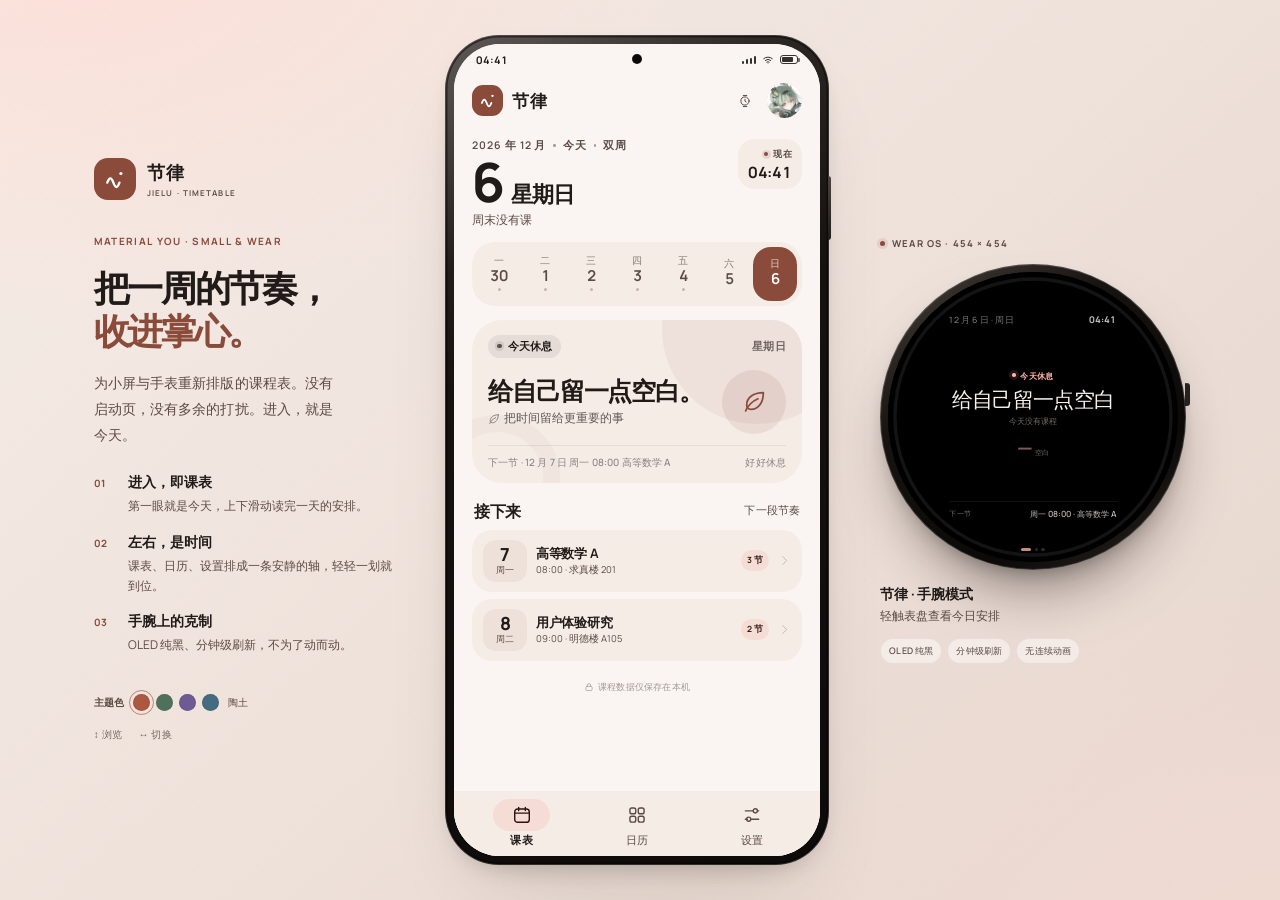
==== commit 50b392c7: "feat: 手表配色自定义与作者信息 - 手表端「设置」页：四套配色（陶土/苔绿/鸢尾/潮汐）、折叠已结束、表盘进度环开关，选择存 SharedPreferences - 手表主题改为运行时注入，Ji" ====
--- a/index.html
+++ b/index.html
@@ -237,7 +237,9 @@
                 <button class="icon-btn" type="button" data-watch-open aria-label="预览手表端">
                   <svg class="icon" viewBox="0 0 24 24" aria-hidden="true"><use href="#i-watch"></use></svg>
                 </button>
-                <button class="avatar-small" type="button" id="avatarJump" aria-label="打开个人设置">林</button>
+                <button class="avatar-small" type="button" id="avatarJump" aria-label="打开个人设置">
+                  <img src="assets/avatar.jpg" alt="" width="35" height="35" decoding="async" />
+                </button>
               </div>
             </header>
 
@@ -405,7 +407,7 @@
                     <div class="watch-feature">
                       <div class="watch-feature-head">
                         <span class="on-dark-kicker">WEAR OS</span>
-                        <span class="watch-connected"><i></i>已连接</span>
+                        <span class="watch-connected"><i></i>Wear OS 3+</span>
                       </div>
                       <div class="watch-feature-main">
                         <div class="mini-watch" aria-hidden="true">
@@ -415,7 +417,7 @@
                         </div>
                         <div class="watch-copy">
                           <h3>节律 for Wear OS</h3>
-                          <p>Pixel Watch 3 · 82% 电量</p>
+                          <p>原生 Compose · 独立安装</p>
                           <span class="watch-powertag">纯黑表盘 · 分钟级刷新</span>
                         </div>
                       </div>
@@ -428,6 +430,11 @@
                       </div>
                     </div>
                     <div class="settings-card settings-card--under-watch">
+                      <button class="setting-row setting-row--action" type="button" data-send-watch>
+                        <span class="icon-tile icon-tile--small"><svg class="icon" viewBox="0 0 24 24" aria-hidden="true"><use href="#i-watch"></use></svg></span>
+                        <span class="setting-copy"><b>发送课表到手表</b><small>蓝牙直连 · 不用登录</small></span>
+                        <svg class="row-chev" viewBox="0 0 24 24" aria-hidden="true"><use href="#i-chevron-right"></use></svg>
+                      </button>
                       <div class="setting-row">
                         <span class="icon-tile icon-tile--small"><svg class="icon" viewBox="0 0 24 24" aria-hidden="true"><use href="#i-battery"></use></svg></span>
                         <span class="setting-copy"><b>手腕省电</b><small>黑色像素不发光，无连续动画</small></span>
@@ -447,25 +454,41 @@
                         </svg>
                       </span>
                       <div class="about-app-copy">
-                        <div class="about-title-row"><h3>节律</h3><span class="version">1.2.0</span></div>
+                        <div class="about-title-row"><h3>节律</h3><span class="version">1.4.0</span></div>
                         <p>为小屏和手表而生的课程表。进入即课表，少一点翻找，多一点从容。</p>
                       </div>
                     </div>
 
                     <div class="maker-card">
-                      <div class="maker-avatar" aria-hidden="true">
-                        <span>WB</span>
-                        <svg class="maker-spark" viewBox="0 0 24 24"><use href="#i-sparkles"></use></svg>
-                      </div>
-                      <div class="maker-copy">
-                        <p class="maker-kicker">设计与开发</p>
-                        <h3>WorkBuddy</h3>
-                        <p>一个喜欢 Material You 与可穿戴体验的 AI 设计搭档。相信好的工具不必喧哗：它应该在小屏上少占一点空间，在手腕上少耗一点电，在你需要时刚好出现。</p>
-                        <button class="maker-link" type="button" data-open-notes>
-                          读设计手记
-                          <svg class="icon" viewBox="0 0 24 24" aria-hidden="true"><use href="#i-arrow-right"></use></svg>
-                        </button>
-                      </div>
+                      <a class="maker-person" href="https://github.com/shyoka" data-open-profile rel="noopener">
+                        <span class="maker-avatar maker-avatar--photo">
+                          <img src="assets/avatar.jpg" alt="shyoka" width="46" height="46" loading="lazy" decoding="async" />
+                        </span>
+                        <span class="maker-person-copy">
+                          <span class="maker-kicker">发起人 · 想做的事</span>
+                          <span class="maker-name">shyoka<svg class="icon" viewBox="0 0 24 24" aria-hidden="true"><use href="#i-external"></use></svg></span>
+                          <span class="maker-bio">想出这个课程表该长什么样：进来就是课表，抬腕能看，电池别掉。</span>
+                        </span>
+                      </a>
+
+                      <div class="maker-sep" aria-hidden="true"></div>
+
+                      <div class="maker-person">
+                        <span class="maker-avatar" aria-hidden="true">
+                          <span>WB</span>
+                          <svg class="maker-spark" viewBox="0 0 24 24"><use href="#i-sparkles"></use></svg>
+                        </span>
+                        <span class="maker-person-copy">
+                          <span class="maker-kicker">设计 · 代码</span>
+                          <span class="maker-name">WorkBuddy</span>
+                          <span class="maker-bio">把它写出来的人。Material You 排版、Wear OS 端、Android 壳，以及你正在读的这段说明。</span>
+                        </span>
+                      </div>
+
+                      <button class="maker-link" type="button" data-open-notes>
+                        读设计手记
+                        <svg class="icon" viewBox="0 0 24 24" aria-hidden="true"><use href="#i-arrow-right"></use></svg>
+                      </button>
                     </div>
 
                     <div class="oss-card">
@@ -499,7 +522,7 @@
 
                   <p class="settings-footer">
                     <svg class="icon" viewBox="0 0 24 24" aria-hidden="true"><use href="#i-lock"></use></svg>
-                    节律 1.2.0 · 数据仅存储在此设备
+                    节律 1.4.0 · 数据仅存储在此设备
                   </p>
                 </div>
               </section>
@@ -560,7 +583,7 @@
       <div class="watch-frame">
         <iframe data-src="watch.html" title="节律手表端界面"></iframe>
       </div>
-      <p class="watch-dialog-hint">轻触表盘，在「此刻」与「今日」之间切换。</p>
+      <p class="watch-dialog-hint">轻触表盘，在「此刻」「今日」「设置」之间切换。</p>
       <div class="watch-dialog-actions">
         <a class="btn-pill btn-pill--tonal" href="watch.html" target="_blank" rel="noopener">
           单独打开
--- a/assets/app.css
+++ b/assets/app.css
@@ -669,13 +669,23 @@
   width: 35px;
   height: 35px;
   margin-left: 2px;
+  padding: 0;
   border-radius: 50%;
+  overflow: hidden;
   background: var(--secondary-container);
   color: var(--on-secondary-container);
   font-size: 12px;
   font-weight: 700;
   letter-spacing: 0.02em;
   box-shadow: inset 0 0 0 1px color-mix(in srgb, var(--outline) 8%, transparent);
+}
+
+.avatar-small img {
+  display: block;
+  width: 100%;
+  height: 100%;
+  object-fit: cover;
+  border-radius: 50%;
 }
 
 .pager {
@@ -2455,9 +2465,6 @@
 }
 
 .maker-card {
-  display: flex;
-  align-items: flex-start;
-  gap: 11px;
   margin-top: 7px;
   padding: 15px;
   border-radius: 25px;
@@ -2471,7 +2478,7 @@
   place-items: center;
   width: 42px;
   height: 42px;
-  border-radius: 14px;
+  border-radius: 50%;
   background: color-mix(in srgb, var(--primary) 13%, transparent);
   font-family: "Manrope", sans-serif;
   font-size: 11px;
@@ -4249,3 +4256,79 @@
   height: 12px;
   opacity: 0.6;
 }
+
+/* 作者卡片（两个人） */
+
+.maker-person {
+  display: flex;
+  align-items: flex-start;
+  gap: 11px;
+  color: inherit;
+  text-decoration: none;
+}
+
+a.maker-person {
+  border-radius: 16px;
+  transition: opacity 0.2s var(--ease-out);
+}
+
+a.maker-person:active {
+  opacity: 0.62;
+}
+
+a.maker-person:hover .maker-name {
+  color: var(--primary);
+}
+
+.maker-avatar--photo {
+  overflow: hidden;
+  border-radius: 50%;
+  background: var(--surface-container-high);
+  box-shadow: 0 0 0 1px color-mix(in oklab, var(--on-surface) 12%, transparent);
+}
+
+.maker-avatar--photo img {
+  display: block;
+  width: 100%;
+  height: 100%;
+  object-fit: cover;
+}
+
+.maker-person-copy {
+  display: flex;
+  flex-direction: column;
+  min-width: 0;
+  flex: 1;
+}
+
+.maker-name {
+  display: inline-flex;
+  align-items: center;
+  gap: 3px;
+  margin-top: 2px;
+  font-family: "Manrope", sans-serif;
+  font-size: 15px;
+  font-weight: 720;
+  line-height: 1.28;
+  letter-spacing: -0.02em;
+  transition: color 0.2s var(--ease-out);
+}
+
+.maker-name .icon {
+  width: 11px;
+  height: 11px;
+  opacity: 0.4;
+}
+
+.maker-bio {
+  margin-top: 4px;
+  font-size: 10px;
+  line-height: 1.72;
+  opacity: 0.78;
+}
+
+.maker-sep {
+  height: 1px;
+  margin: 11px 0;
+  background: color-mix(in oklab, currentColor 11%, transparent);
+}
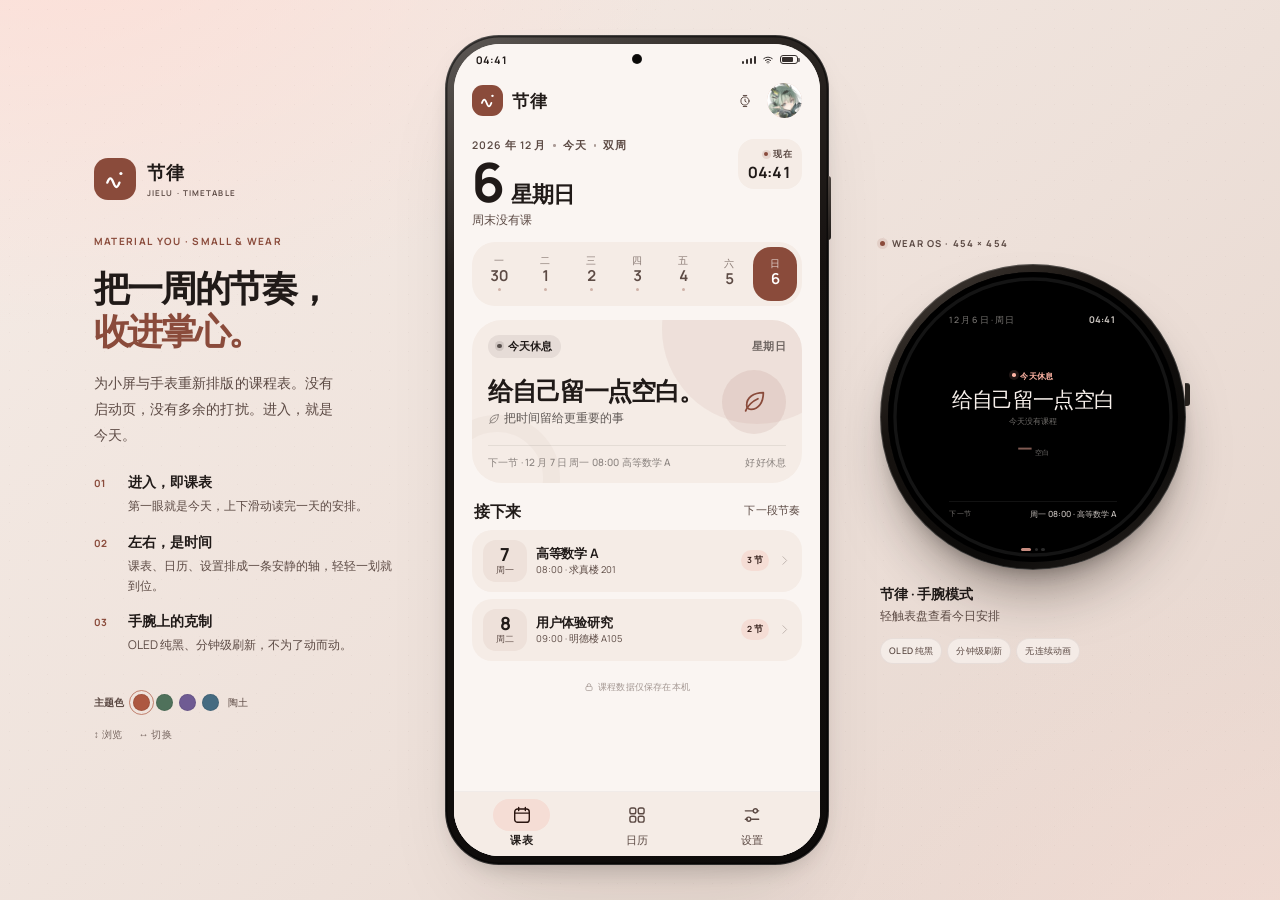
==== commit 3f6e251a: "feat: 批量删除、导入修复、调休提醒与临时调课 - 修复 Android WebView 里 confirm() 恒为 false，删除/清空/恢复示例现在都有确认框 - 课程管理新增批量管理：多" ====
--- a/index.html
+++ b/index.html
@@ -363,6 +363,11 @@
                         <span class="setting-copy"><b>课程管理</b><small id="courseCountLabel">17 门课程 · 10 节作息</small></span>
                         <svg class="row-chev" viewBox="0 0 24 24" aria-hidden="true"><use href="#i-chevron-right"></use></svg>
                       </button>
+                      <button class="setting-row setting-row--action" type="button" data-adjust-tools>
+                        <span class="icon-tile icon-tile--small"><svg class="icon" viewBox="0 0 24 24" aria-hidden="true"><use href="#i-calendar"></use></svg></span>
+                        <span class="setting-copy"><b>调休与调课</b><small id="adjustSummary">临时调课、放假与补课</small></span>
+                        <svg class="row-chev" viewBox="0 0 24 24" aria-hidden="true"><use href="#i-chevron-right"></use></svg>
+                      </button>
                       <button class="setting-row setting-row--action" type="button" data-edit-periods>
                         <span class="icon-tile icon-tile--small"><svg class="icon" viewBox="0 0 24 24" aria-hidden="true"><use href="#i-clock"></use></svg></span>
                         <span class="setting-copy"><b>作息时间</b><small id="periodSummary">10 节 · 08:00 开始</small></span>
@@ -454,7 +459,7 @@
                         </svg>
                       </span>
                       <div class="about-app-copy">
-                        <div class="about-title-row"><h3>节律</h3><span class="version">1.4.0</span></div>
+                        <div class="about-title-row"><h3>节律</h3><span class="version">1.5.0</span></div>
                         <p>为小屏和手表而生的课程表。进入即课表，少一点翻找，多一点从容。</p>
                       </div>
                     </div>
@@ -522,7 +527,7 @@
 
                   <p class="settings-footer">
                     <svg class="icon" viewBox="0 0 24 24" aria-hidden="true"><use href="#i-lock"></use></svg>
-                    节律 1.4.0 · 数据仅存储在此设备
+                    节律 1.5.0 · 数据仅存储在此设备
                   </p>
                 </div>
               </section>
--- a/assets/app.css
+++ b/assets/app.css
@@ -4332,3 +4332,124 @@
   margin: 11px 0;
   background: color-mix(in oklab, currentColor 11%, transparent);
 }
+
+/* ---------- 调休与临时调课 ---------- */
+
+.adjust-banner {
+  display: flex;
+  align-items: center;
+  gap: 10px;
+  margin-bottom: 10px;
+  padding: 11px 14px;
+  border-radius: 18px;
+  background: var(--surface-container-low);
+  border: 1px solid var(--outline-variant);
+}
+
+.adjust-banner--in {
+  background: var(--primary-container);
+  border-color: transparent;
+  color: var(--on-primary-container);
+}
+
+.adjust-mark {
+  display: grid;
+  place-items: center;
+  width: 30px;
+  height: 30px;
+  flex: none;
+  border-radius: 50%;
+  background: color-mix(in srgb, currentColor 9%, transparent);
+}
+
+.adjust-mark .icon {
+  width: 16px;
+  height: 16px;
+}
+
+.adjust-copy {
+  display: flex;
+  flex-direction: column;
+  gap: 1px;
+  min-width: 0;
+}
+
+.adjust-copy b {
+  font-size: 12.5px;
+  letter-spacing: -0.01em;
+}
+
+.adjust-copy small {
+  font-size: 11px;
+  opacity: 0.72;
+}
+
+.adjust-list {
+  display: flex;
+  flex-direction: column;
+  gap: 8px;
+  margin: 14px 0 18px;
+}
+
+.adjust-item {
+  display: flex;
+  align-items: center;
+  gap: 10px;
+  padding: 11px 12px;
+  border-radius: 16px;
+  background: var(--surface-container-low);
+}
+
+.adjust-item-copy {
+  display: flex;
+  flex-direction: column;
+  gap: 2px;
+  min-width: 0;
+  flex: 1;
+}
+
+.adjust-item-copy b {
+  font-size: 12.5px;
+}
+
+.adjust-item-copy small {
+  font-size: 11px;
+  color: var(--on-surface-variant);
+}
+
+.pick-box {
+  display: grid;
+  place-items: center;
+  width: 20px;
+  height: 20px;
+  flex: none;
+  margin-left: 12px;
+  border-radius: 7px;
+  border: 1.5px solid var(--outline);
+  color: var(--on-primary);
+  background: transparent;
+  transition: background 0.15s var(--ease-out), border-color 0.15s var(--ease-out);
+}
+
+.pick-box .icon {
+  width: 13px;
+  height: 13px;
+}
+
+.manage-item[data-manage-check] {
+  padding-left: 0;
+}
+
+.manage-item.is-picked {
+  background: color-mix(in oklab, var(--primary) 9%, transparent);
+}
+
+.manage-item.is-picked .pick-box {
+  background: var(--primary);
+  border-color: var(--primary);
+}
+
+.manage-delete:disabled {
+  opacity: 0.38;
+  pointer-events: none;
+}
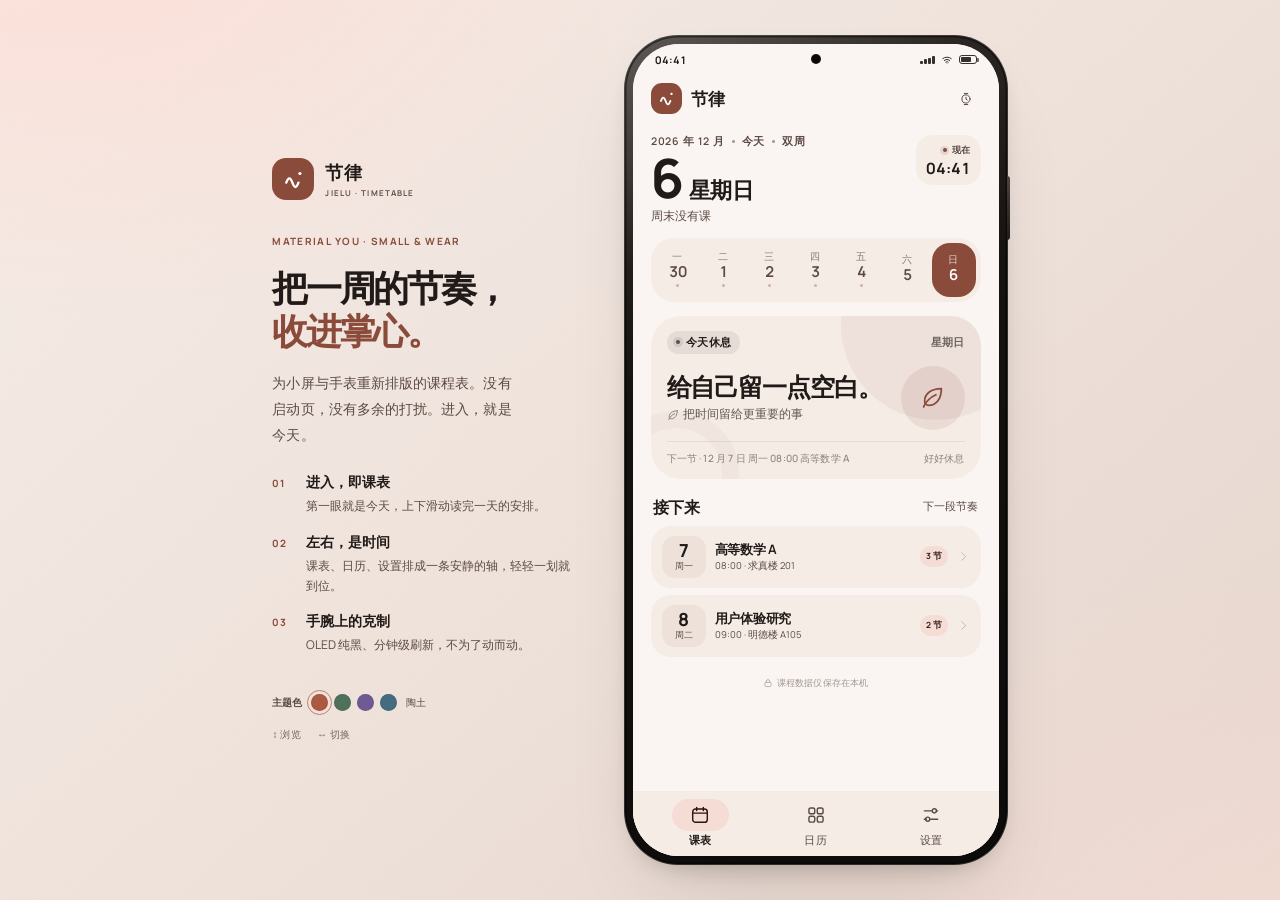
==== commit 02c95efd: "feat(wear): 流畅度优化、本周列表与底部页点；手机端去掉手表预览 手表 - 本周页改为「周一到周日」列表，点某天进入当日详情（返回手势可逐级退回） - 分页圆点从 TimeText 下方移到" ====
--- a/index.html
+++ b/index.html
@@ -234,11 +234,8 @@
                 <span class="brand-name">节律</span>
               </a>
               <div class="bar-actions">
-                <button class="icon-btn" type="button" data-watch-open aria-label="预览手表端">
+                <button class="icon-btn" type="button" data-watch-download aria-label="下载手表版">
                   <svg class="icon" viewBox="0 0 24 24" aria-hidden="true"><use href="#i-watch"></use></svg>
-                </button>
-                <button class="avatar-small" type="button" id="avatarJump" aria-label="打开个人设置">
-                  <img src="assets/avatar.jpg" alt="" width="35" height="35" decoding="async" />
                 </button>
               </div>
             </header>
@@ -409,31 +406,16 @@
 
                   <section class="settings-group" aria-labelledby="watchLabel">
                     <h2 class="group-label" id="watchLabel">手表</h2>
-                    <div class="watch-feature">
-                      <div class="watch-feature-head">
-                        <span class="on-dark-kicker">WEAR OS</span>
-                        <span class="watch-connected"><i></i>Wear OS 3+</span>
-                      </div>
-                      <div class="watch-feature-main">
-                        <div class="mini-watch" aria-hidden="true">
-                          <span class="mini-watch-ring" id="miniWatchRing"></span>
-                          <span class="mini-time num" data-clock>10:37</span>
-                          <span class="mini-label">现在</span>
-                        </div>
-                        <div class="watch-copy">
-                          <h3>节律 for Wear OS</h3>
-                          <p>原生 Compose · 独立安装</p>
-                          <span class="watch-powertag">纯黑表盘 · 分钟级刷新</span>
-                        </div>
-                      </div>
-                      <div class="watch-feature-foot">
-                        <span class="watch-feature-note">没有常驻动画，抬手才看见。</span>
-                        <button class="btn-on-dark" type="button" data-watch-open>
-                          预览
-                          <svg class="icon" viewBox="0 0 24 24" aria-hidden="true"><use href="#i-arrow-right"></use></svg>
-                        </button>
-                      </div>
-                    </div>
+                    <button class="watch-download" type="button" data-watch-download>
+                      <span class="watch-download-icon">
+                        <svg class="icon" viewBox="0 0 24 24" aria-hidden="true"><use href="#i-watch"></use></svg>
+                      </span>
+                      <span class="watch-download-copy">
+                        <b>下载手表版</b>
+                        <small>Wear OS 3+ · 原生 Compose · 独立安装</small>
+                      </span>
+                      <svg class="row-chev" viewBox="0 0 24 24" aria-hidden="true"><use href="#i-chevron-right"></use></svg>
+                    </button>
                     <div class="settings-card settings-card--under-watch">
                       <button class="setting-row setting-row--action" type="button" data-send-watch>
                         <span class="icon-tile icon-tile--small"><svg class="icon" viewBox="0 0 24 24" aria-hidden="true"><use href="#i-watch"></use></svg></span>
@@ -459,7 +441,7 @@
                         </svg>
                       </span>
                       <div class="about-app-copy">
-                        <div class="about-title-row"><h3>节律</h3><span class="version">1.5.0</span></div>
+                        <div class="about-title-row"><h3>节律</h3><span class="version">1.6.0</span></div>
                         <p>为小屏和手表而生的课程表。进入即课表，少一点翻找，多一点从容。</p>
                       </div>
                     </div>
@@ -527,7 +509,7 @@
 
                   <p class="settings-footer">
                     <svg class="icon" viewBox="0 0 24 24" aria-hidden="true"><use href="#i-lock"></use></svg>
-                    节律 1.5.0 · 数据仅存储在此设备
+                    节律 1.6.0 · 数据仅存储在此设备
                   </p>
                 </div>
               </section>
@@ -559,46 +541,6 @@
       </div>
     </section>
 
-    <aside class="watch-aside" aria-label="手表端预览">
-      <div class="aside-label"><span class="aside-dot"></span>WEAR OS · 454 × 454</div>
-      <div class="watch-shell">
-        <iframe src="watch.html" title="节律手表端界面" loading="lazy"></iframe>
-      </div>
-      <div class="watch-aside-copy">
-        <strong>节律 · 手腕模式</strong>
-        <p>轻触表盘查看今日安排</p>
-      </div>
-      <div class="watch-tags">
-        <span>OLED 纯黑</span><span>分钟级刷新</span><span>无连续动画</span>
-      </div>
-    </aside>
-  </main>
-
-  <dialog class="watch-dialog" id="watchDialog" aria-labelledby="watchDialogTitle">
-    <div class="watch-dialog-panel">
-      <div class="watch-dialog-head">
-        <div>
-          <p class="eyebrow">Wear OS · 454 × 454</p>
-          <h2 id="watchDialogTitle">手腕上的节律</h2>
-        </div>
-        <button class="icon-btn" type="button" data-watch-close aria-label="关闭手表预览">
-          <svg class="icon" viewBox="0 0 24 24" aria-hidden="true"><use href="#i-x"></use></svg>
-        </button>
-      </div>
-      <div class="watch-frame">
-        <iframe data-src="watch.html" title="节律手表端界面"></iframe>
-      </div>
-      <p class="watch-dialog-hint">轻触表盘，在「此刻」「今日」「设置」之间切换。</p>
-      <div class="watch-dialog-actions">
-        <a class="btn-pill btn-pill--tonal" href="watch.html" target="_blank" rel="noopener">
-          单独打开
-          <svg class="icon" viewBox="0 0 24 24" aria-hidden="true"><use href="#i-external"></use></svg>
-        </a>
-        <button class="btn-pill btn-pill--primary" type="button" data-watch-close>完成</button>
-      </div>
-    </div>
-  </dialog>
-
   <script src="assets/schedule.js"></script>
   <script src="assets/app.js"></script>
 </body>
--- a/assets/app.css
+++ b/assets/app.css
@@ -4453,3 +4453,66 @@
   opacity: 0.38;
   pointer-events: none;
 }
+
+/* ---------- 手表版下载入口（MD3 tonal card） ---------- */
+
+.watch-download {
+  display: flex;
+  align-items: center;
+  gap: 13px;
+  width: 100%;
+  padding: 14px 16px;
+  border: 0;
+  border-radius: 25px;
+  background: var(--primary-container);
+  color: var(--on-primary-container);
+  text-align: left;
+  cursor: pointer;
+  transition: transform 180ms cubic-bezier(0.2, 0, 0, 1), filter 180ms ease;
+}
+
+.watch-download:active {
+  transform: scale(0.985);
+  filter: brightness(0.97);
+}
+
+.watch-download-icon {
+  display: grid;
+  place-items: center;
+  flex: none;
+  width: 40px;
+  height: 40px;
+  border-radius: 50%;
+  background: color-mix(in oklab, var(--on-primary-container) 9%, transparent);
+}
+
+.watch-download-icon .icon {
+  width: 20px;
+  height: 20px;
+}
+
+.watch-download-copy {
+  display: flex;
+  flex: 1;
+  flex-direction: column;
+  gap: 2px;
+  min-width: 0;
+}
+
+.watch-download-copy b {
+  font-size: 14.5px;
+  font-weight: 660;
+  letter-spacing: -0.01em;
+}
+
+.watch-download-copy small {
+  font-size: 11.5px;
+  line-height: 1.35;
+  color: color-mix(in oklab, var(--on-primary-container) 68%, transparent);
+}
+
+.watch-download .row-chev {
+  width: 16px;
+  height: 16px;
+  stroke: color-mix(in oklab, var(--on-primary-container) 52%, transparent);
+}
